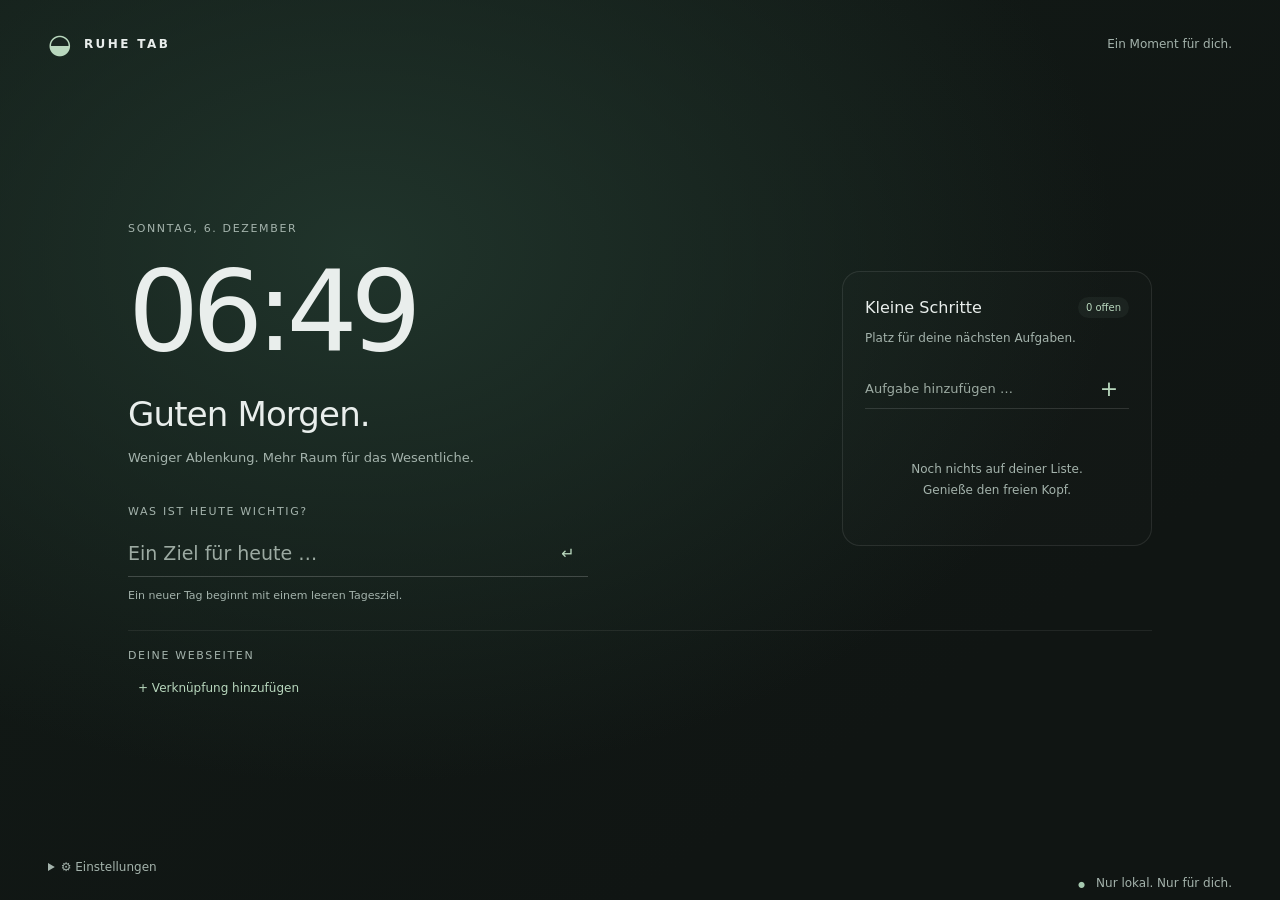
==== ruhe-tab/newtab.html @ 58304184 "Add local website shortcuts and compact collapsible settings in v1.1.0" ====
<!doctype html>
<html lang="de">
<head>
  <meta charset="utf-8">
  <meta name="viewport" content="width=device-width, initial-scale=1">
  <meta name="color-scheme" content="dark">
  <title>Ruhe Tab</title>
  <link rel="stylesheet" href="styles.css">
  <script src="newtab.js" defer></script>
</head>
<body>
  <header class="topbar"><span class="brand"><span class="brand-mark" aria-hidden="true">◒</span> RUHE TAB</span><span class="local-note">Ein Moment für dich.</span></header>
  <main>
    <section class="focus" aria-label="Dein Tag">
      <p id="date" class="eyebrow"></p>
      <time id="clock" class="clock" aria-label="Aktuelle Uhrzeit">--:--</time>
      <h1 id="greeting">Willkommen.</h1>
      <p class="subtitle">Weniger Ablenkung. Mehr Raum für das Wesentliche.</p>
      <section class="goal-section" aria-labelledby="goal-title">
        <h2 id="goal-title" class="eyebrow">WAS IST HEUTE WICHTIG?</h2>
        <form id="goal-form" class="line-form">
          <label class="sr-only" for="goal-input">Dein Tagesziel</label>
          <input id="goal-input" maxlength="160" placeholder="Ein Ziel für heute …" autocomplete="off">
          <button type="submit" aria-label="Tagesziel speichern" title="Tagesziel speichern">↵</button>
        </form>
        <label id="goal-completion" class="completion" hidden><input id="goal-done" type="checkbox"><span>Für heute geschafft</span></label>
        <p class="hint">Ein neuer Tag beginnt mit einem leeren Tagesziel.</p>
      </section>
    </section>
    <aside class="tasks-panel" aria-labelledby="tasks-title">
      <div class="panel-heading"><h2 id="tasks-title">Kleine Schritte</h2><span id="task-count" class="count">0 offen</span></div>
      <p class="panel-description">Platz für deine nächsten Aufgaben.</p>
      <form id="task-form" class="task-form">
        <label class="sr-only" for="task-input">Neue Aufgabe</label>
        <input id="task-input" maxlength="160" placeholder="Aufgabe hinzufügen …" autocomplete="off" required>
        <button type="submit" aria-label="Aufgabe hinzufügen" title="Aufgabe hinzufügen">+</button>
      </form>
      <ul id="task-list" class="task-list"></ul>
      <p id="empty-tasks" class="empty-state">Noch nichts auf deiner Liste.<br>Genieße den freien Kopf.</p>
      <p id="task-limit" class="hint" hidden>Deine Liste ist voll (50 Aufgaben). Lösche zuerst eine Aufgabe.</p>
    </aside>
    <section class="shortcuts" aria-labelledby="shortcuts-title">
      <div class="shortcuts-heading">
        <h2 id="shortcuts-title" class="eyebrow">DEINE WEBSEITEN</h2>
        <button id="edit-shortcuts" type="button" aria-pressed="false" hidden>Bearbeiten</button>
      </div>
      <ul id="shortcut-list" class="shortcut-list"></ul>
      <button id="add-shortcut" class="add-shortcut" type="button">+ Verknüpfung hinzufügen</button>
      <p id="shortcut-limit" class="hint" hidden>12 Verknüpfungen gespeichert. Unter „Bearbeiten“ kannst du Platz schaffen.</p>
    </section>
  </main>
  <dialog id="shortcut-dialog" aria-labelledby="shortcut-dialog-title">
    <form id="shortcut-form">
      <h2 id="shortcut-dialog-title">Webseite verknüpfen</h2>
      <label for="shortcut-name">Name</label>
      <input id="shortcut-name" maxlength="32" placeholder="Zum Beispiel Wikipedia" required autocomplete="off">
      <label for="shortcut-url">Webadresse</label>
      <input id="shortcut-url" maxlength="2048" placeholder="https://de.wikipedia.org" required autocomplete="off" spellcheck="false" aria-describedby="shortcut-help shortcut-error">
      <p id="shortcut-help" class="hint">Ohne https:// ergänzen wir es automatisch. Die Adresse bleibt lokal gespeichert.</p>
      <p id="shortcut-error" role="alert"></p>
      <div class="dialog-actions"><button id="cancel-shortcut" type="button">Abbrechen</button><button type="submit">Speichern</button></div>
    </form>
  </dialog>
  <footer>
    <details id="personalization">
      <summary><span aria-hidden="true">⚙</span> Einstellungen</summary>
      <form id="name-form" class="name-form">
        <label for="name-input">Wie möchtest du begrüßt werden?</label>
        <div class="line-form"><input id="name-input" maxlength="40" placeholder="Dein Vorname" autocomplete="off"><button type="submit">Speichern</button></div>
        <p class="hint">Leer speichern entfernt deinen Namen.</p>
      </form>
    </details>
    <span class="privacy-note"><span aria-hidden="true">●</span> Nur lokal. Nur für dich.</span>
  </footer>
  <p id="status" class="status" role="status" aria-live="polite"></p>
  <noscript>Bitte aktiviere JavaScript, um Ruhe Tab zu verwenden.</noscript>
</body>
</html>
---- ruhe-tab/styles.css ----
* { box-sizing: border-box; }
:root { color-scheme: dark; font-family: system-ui, -apple-system, BlinkMacSystemFont, "Segoe UI", sans-serif; color: #e9eeec; background: #101715; --muted: #a4b3ac; --accent: #b8d7bd; }
body { margin: 0; min-height: 100vh; background: radial-gradient(ellipse at 28% 28%, #20342b 0%, transparent 58%), linear-gradient(145deg, #121b17, #101513 75%); display: flex; flex-direction: column; }
button, input { font: inherit; }
button, summary, input[type="checkbox"] { cursor: pointer; }
button { border: 0; background: transparent; color: var(--accent); border-radius: 8px; min-width: 40px; min-height: 40px; }
button:hover { background: #ffffff0e; }
input { color: inherit; min-width: 0; }
input::placeholder { color: #9caaa2; }
input:not([type="checkbox"]) { width: 100%; background: transparent; border: 0; padding: 12px 0; outline: none; }
input[type="checkbox"] { width: 18px; height: 18px; flex-shrink: 0; accent-color: #b8d7bd; }
:focus-visible { outline: 2px solid var(--accent); outline-offset: 4px; }
input:not([type="checkbox"]):focus-visible { outline: 2px solid var(--accent); outline-offset: 3px; border-radius: 3px; }
.topbar, footer { display: flex; align-items: center; justify-content: space-between; gap: 20px; padding: 30px 48px; }
.brand { display: flex; align-items: center; gap: 10px; font-size: 12px; font-weight: 600; letter-spacing: .2em; }
.brand-mark { font-size: 27px; color: var(--accent); line-height: 1; }
.local-note, .privacy-note { font-size: 12px; color: var(--muted); }
main { width: min(1120px, 100%); margin: auto; padding: 52px 48px 80px; display: grid; grid-template-columns: minmax(0, 1fr) 310px; gap: 80px; align-items: center; }
.eyebrow { font-size: 11px; letter-spacing: .15em; font-weight: 500; color: var(--muted); text-transform: uppercase; }
.clock { display: block; font-size: clamp(76px, 10vw, 132px); font-weight: 250; letter-spacing: -.065em; line-height: 1.15; font-variant-numeric: tabular-nums; margin: 18px 0 26px; }
h1 { font-size: clamp(25px, 3vw, 34px); font-weight: 400; letter-spacing: -.025em; margin: 0 0 12px; overflow-wrap: anywhere; }
.subtitle, .panel-description, .hint, .empty-state { color: var(--muted); font-size: 13px; line-height: 1.7; }
.goal-section { margin-top: 56px; max-width: 460px; }
.goal-section h2 { margin-bottom: 12px; }
.line-form { display: flex; align-items: center; gap: 12px; border-bottom: 1px solid #ffffff30; }
#goal-input { font-size: 19px; }
#goal-input.done { text-decoration: line-through; color: var(--muted); }
.completion { display: flex; align-items: center; gap: 9px; margin-top: 16px; font-size: 12px; color: var(--accent); }
.hint { font-size: 11px; margin: 10px 0 0; }
.tasks-panel { border: 1px solid #ffffff17; border-radius: 18px; padding: 25px 22px; background: #ffffff03; }
.panel-heading { display: flex; align-items: center; justify-content: space-between; gap: 10px; }
.panel-heading h2 { font-size: 16px; font-weight: 500; margin: 0; }
.count { color: var(--accent); font-size: 10px; padding: 5px 8px; background: #b8d7bd0e; border-radius: 20px; white-space: nowrap; }
.panel-description { font-size: 12px; margin: 10px 0 20px; }
.task-form { display: flex; align-items: center; gap: 8px; border-bottom: 1px solid #ffffff20; font-size: 13px; }
.task-form button { font-size: 22px; }
.task-list { list-style: none; padding: 0; margin: 14px 0 0; max-height: 340px; overflow-y: auto; }
.task-list li { display: flex; align-items: center; gap: 6px; border-bottom: 1px solid #ffffff0a; }
.task-list label { flex: 1; display: flex; align-items: center; gap: 10px; padding: 12px 0; min-width: 0; cursor: pointer; }
.task-list label span { overflow-wrap: anywhere; font-size: 13px; line-height: 1.5; }
.task-list input:checked + span { text-decoration: line-through; color: var(--muted); }
.task-list button { min-width: 30px; color: #9eaaa4; font-size: 20px; }
.empty-state { padding: 24px 0 8px; text-align: center; font-size: 12px; }
footer { align-items: flex-end; }
footer details { max-width: 330px; width: 100%; }
summary { font-size: 12px; color: var(--muted); width: fit-content; }
.name-form { margin-top: 16px; font-size: 12px; }
.name-form label { color: var(--muted); }
.name-form button { font-size: 12px; padding: 0 10px; }
.privacy-note { white-space: nowrap; }
.privacy-note span { color: #a6c9b0; font-size: 8px; margin-right: 7px; }
.status { margin: 0; padding: 0 48px 12px; font-size: 12px; color: #d6c99e; }
.status:empty { display: none; }
.sr-only { position: absolute; width: 1px; height: 1px; padding: 0; margin: -1px; overflow: hidden; clip-path: inset(50%); white-space: nowrap; }
[hidden] { display: none !important; }
@media (max-width: 800px) { main { gap: 40px; grid-template-columns: minmax(0, 1fr) 280px; padding-inline: 28px; } .topbar, footer { padding-inline: 28px; } }
@media (max-width: 640px) { main { grid-template-columns: 1fr; padding: 30px 24px 44px; gap: 38px; } .topbar, footer { padding: 24px; } .local-note { display: none; } .goal-section { margin-top: 32px; max-width: none; } .clock { font-size: 90px; } footer { flex-wrap: wrap; } .status { padding-inline: 24px; } }

/* Compact controls: the settings panel opens above the footer without moving the page. */
footer { padding-block: 10px; position: relative; }
footer details { position: relative; max-width: none; width: auto; }
footer summary { padding: 10px 0; min-height: 40px; }
footer .name-form { position: absolute; bottom: calc(100% + 8px); left: 0; width: min(330px, calc(100vw - 48px)); padding: 20px; margin: 0; background: #1a251f; border: 1px solid #ffffff25; border-radius: 12px; z-index: 2; box-shadow: 0 10px 35px #0005; }
main { row-gap: 24px; padding-block: 24px 32px; }
.clock { font-size: clamp(76px, 9vw, 112px); margin: 12px 0 18px; }
.goal-section { margin-top: 36px; }
.shortcuts { grid-column: 1 / -1; border-top: 1px solid #ffffff12; padding-top: 18px; }
.shortcuts-heading { display: flex; justify-content: space-between; align-items: center; gap: 12px; }
.shortcuts-heading h2 { margin: 0; }
.shortcuts-heading button, .add-shortcut { font-size: 12px; padding: 8px 10px; }
.shortcuts-heading button[aria-pressed="true"] { background: #b8d7bd12; }
.shortcut-list { display: grid; grid-template-columns: repeat(6, minmax(0, 1fr)); gap: 12px; list-style: none; padding: 0; margin: 14px 0 4px; }
.shortcut-list:empty { margin: 6px 0 0; }
.shortcut-list li { position: relative; min-width: 0; }
.shortcut-list a { display: flex; flex-direction: column; align-items: center; gap: 10px; padding: 14px 8px; text-decoration: none; color: inherit; border-radius: 12px; font-size: 12px; }
.shortcut-list a:hover { background: #ffffff08; }
.shortcut-icon { display: grid; place-items: center; width: 42px; height: 42px; background: #b8d7bd0d; border: 1px solid #b8d7bd20; border-radius: 14px; color: var(--accent); font-size: 18px; }
.shortcut-label { max-width: 100%; overflow: hidden; text-overflow: ellipsis; white-space: nowrap; }
.shortcut-remove { position: absolute; top: 0; right: 0; min-width: 30px; min-height: 30px; font-size: 20px; background: #26382d; }
dialog { width: min(420px, calc(100vw - 32px)); padding: 26px; border: 1px solid #ffffff25; border-radius: 16px; background: #1a251f; color: inherit; max-height: calc(100vh - 32px); overflow-y: auto; }
dialog::backdrop { background: #0009; }
dialog h2 { font-size: 20px; font-weight: 500; margin: 0 0 22px; }
dialog label { display: block; font-size: 12px; color: var(--muted); margin-top: 16px; }
dialog input { border-bottom: 1px solid #ffffff30 !important; font-size: 14px; }
.dialog-actions { display: flex; justify-content: flex-end; gap: 10px; margin-top: 22px; }
.dialog-actions button { padding-inline: 12px; font-size: 13px; }
.dialog-actions button[type="submit"] { background: #b8d7bd15; }
#shortcut-error { color: #efb6a9; font-size: 12px; line-height: 1.5; }
#shortcut-error:empty { display: none; }
@media (max-width: 800px) { .shortcut-list { grid-template-columns: repeat(4, minmax(0, 1fr)); } }
@media (max-width: 640px) { footer { padding-block: 8px; } .shortcut-list { grid-template-columns: repeat(3, minmax(0, 1fr)); gap: 6px; } }
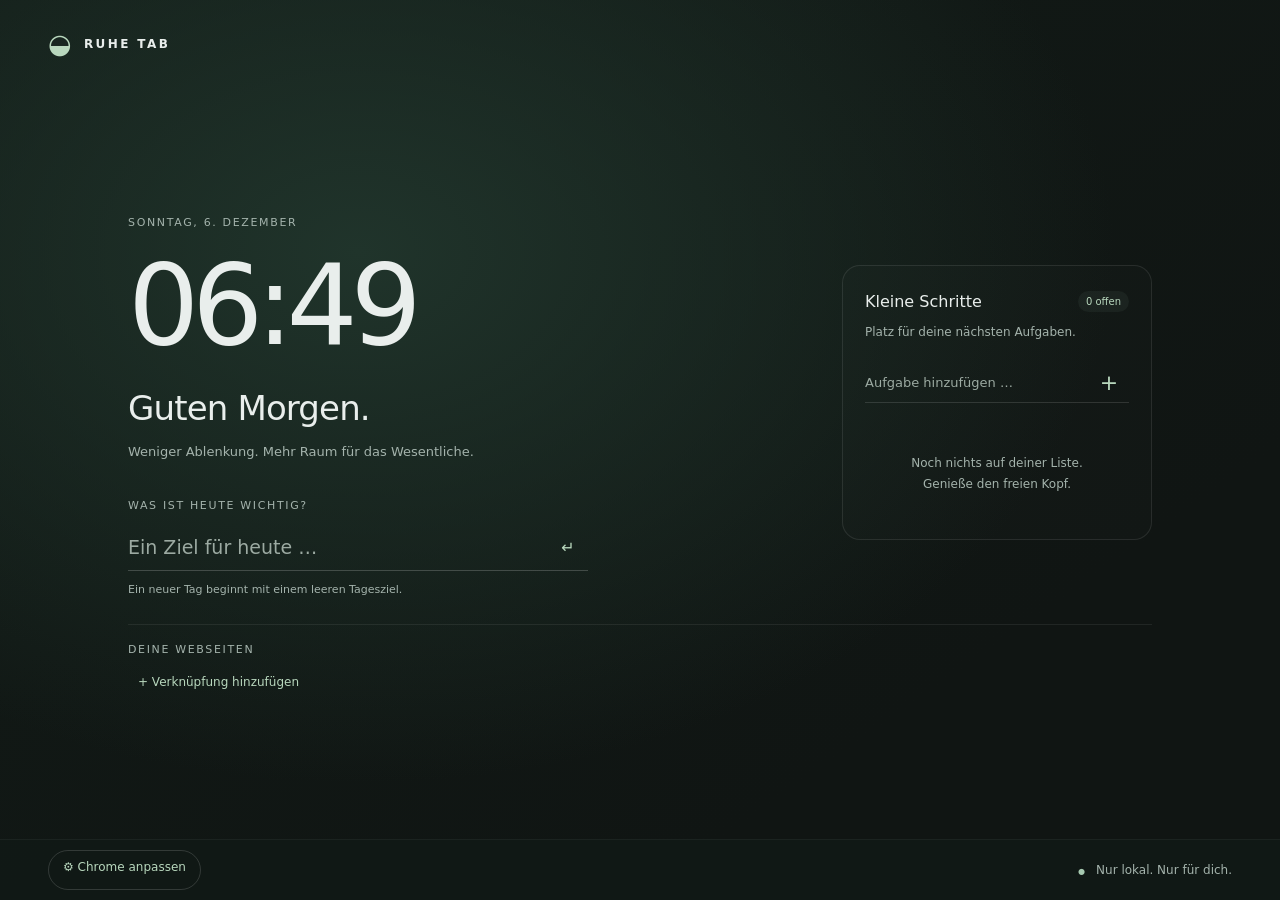
==== commit f5a34057: "Add persistent Chrome customization button and private local backgrounds in v1.2.0" ====
--- a/ruhe-tab/newtab.html
+++ b/ruhe-tab/newtab.html
@@ -7,9 +7,10 @@
   <title>Ruhe Tab</title>
   <link rel="stylesheet" href="styles.css">
   <script src="newtab.js" defer></script>
+  <script src="appearance.js" defer></script>
 </head>
 <body>
-  <header class="topbar"><span class="brand"><span class="brand-mark" aria-hidden="true">◒</span> RUHE TAB</span><span class="local-note">Ein Moment für dich.</span></header>
+  <header class="topbar"><span class="brand"><span class="brand-mark" aria-hidden="true">◒</span> RUHE TAB</span></header>
   <main>
     <section class="focus" aria-label="Dein Tag">
       <p id="date" class="eyebrow"></p>
@@ -63,12 +64,26 @@
   </dialog>
   <footer>
     <details id="personalization">
-      <summary><span aria-hidden="true">⚙</span> Einstellungen</summary>
+      <summary><span aria-hidden="true">⚙</span> Chrome anpassen</summary>
+      <div class="settings-panel">
+      <section aria-labelledby="background-title">
+        <div class="appearance-heading"><h2 id="background-title">Hintergrund</h2><button id="close-appearance" type="button" aria-label="Anpassungsfeld schließen">×</button></div>
+        <div class="background-presets" role="group" aria-label="Hintergrund auswählen">
+          <button type="button" data-background="forest" aria-pressed="true">Wald</button>
+          <button type="button" data-background="night" aria-pressed="false">Nacht</button>
+          <button type="button" data-background="slate" aria-pressed="false">Schiefer</button>
+        </div>
+        <label class="image-label" for="background-file">Eigenes Bild auswählen</label>
+        <input id="background-file" type="file" accept="image/jpeg,image/png,image/webp" aria-describedby="background-help">
+        <p id="background-help" class="hint">JPG, PNG oder WebP bis 1 MB. Das Bild bleibt auf deinem Gerät.</p>
+        <p id="appearance-status" class="hint" role="status" aria-live="polite"></p>
+      </section>
       <form id="name-form" class="name-form">
         <label for="name-input">Wie möchtest du begrüßt werden?</label>
         <div class="line-form"><input id="name-input" maxlength="40" placeholder="Dein Vorname" autocomplete="off"><button type="submit">Speichern</button></div>
         <p class="hint">Leer speichern entfernt deinen Namen.</p>
       </form>
+      </div>
     </details>
     <span class="privacy-note"><span aria-hidden="true">●</span> Nur lokal. Nur für dich.</span>
   </footer>
--- a/ruhe-tab/styles.css
+++ b/ruhe-tab/styles.css
@@ -60,7 +60,7 @@
 footer { padding-block: 10px; position: relative; }
 footer details { position: relative; max-width: none; width: auto; }
 footer summary { padding: 10px 0; min-height: 40px; }
-footer .name-form { position: absolute; bottom: calc(100% + 8px); left: 0; width: min(330px, calc(100vw - 48px)); padding: 20px; margin: 0; background: #1a251f; border: 1px solid #ffffff25; border-radius: 12px; z-index: 2; box-shadow: 0 10px 35px #0005; }
+footer .settings-panel { position: absolute; bottom: calc(100% + 8px); left: 0; width: min(330px, calc(100vw - 48px)); padding: 20px; margin: 0; background: #1a251f; border: 1px solid #ffffff25; border-radius: 12px; z-index: 2; box-shadow: 0 10px 35px #0005; }
 main { row-gap: 24px; padding-block: 24px 32px; }
 .clock { font-size: clamp(76px, 9vw, 112px); margin: 12px 0 18px; }
 .goal-section { margin-top: 36px; }
@@ -89,3 +89,26 @@
 #shortcut-error:empty { display: none; }
 @media (max-width: 800px) { .shortcut-list { grid-template-columns: repeat(4, minmax(0, 1fr)); } }
 @media (max-width: 640px) { footer { padding-block: 8px; } .shortcut-list { grid-template-columns: repeat(3, minmax(0, 1fr)); gap: 6px; } }
+
+/* A permanent entry point to local new-tab customization. */
+body { padding-bottom: 72px; isolation: isolate; }
+footer { position: fixed; inset: auto 0 0; z-index: 4; background: #111a16f5; border-top: 1px solid #ffffff0c; align-items: center; }
+footer summary { list-style: none; padding: 9px 14px; border: 1px solid #ffffff25; border-radius: 22px; color: var(--accent); }
+footer summary::-webkit-details-marker { display: none; }
+footer summary:hover, footer details[open] summary { background: #ffffff0b; }
+footer .settings-panel { max-height: calc(100vh - 90px); overflow-y: auto; }
+footer .name-form { position: static; width: auto; padding: 18px 0 0; margin: 18px 0 0; border-top: 1px solid #ffffff20; }
+.appearance-heading { display: flex; align-items: center; justify-content: space-between; gap: 12px; }
+.appearance-heading h2 { font-size: 16px; font-weight: 500; margin: 0; }
+.appearance-heading button { font-size: 23px; min-height: 32px; min-width: 32px; }
+.background-presets { display: flex; gap: 7px; margin: 12px 0 18px; }
+.background-presets button { flex: 1; font-size: 12px; padding: 8px; border: 1px solid #ffffff22; }
+.background-presets button[aria-pressed="true"] { border-color: var(--accent); background: #b8d7bd12; }
+.image-label { display: block; font-size: 12px; color: var(--accent); }
+#background-file { display: block; width: 100%; font-size: 11px; padding: 10px 0; }
+#background-file::file-selector-button { background: #ffffff0b; color: #e9eeec; border: 1px solid #ffffff25; border-radius: 6px; padding: 7px; margin-right: 8px; cursor: pointer; }
+#appearance-status { min-height: 17px; }
+body[data-background="night"] { background: radial-gradient(ellipse at 28% 28%, #1d2b4b, transparent 65%), #0e1320; }
+body[data-background="slate"] { background: radial-gradient(ellipse at 28% 28%, #333940, transparent 65%), #14181c; }
+body[data-background="image"]::before { content: ""; position: fixed; inset: 0; z-index: -1; pointer-events: none; background-image: linear-gradient(#0009, #000b), var(--user-image); background-size: cover; background-position: center; }
+@media (max-width: 480px) { footer .privacy-note { display: none; } }
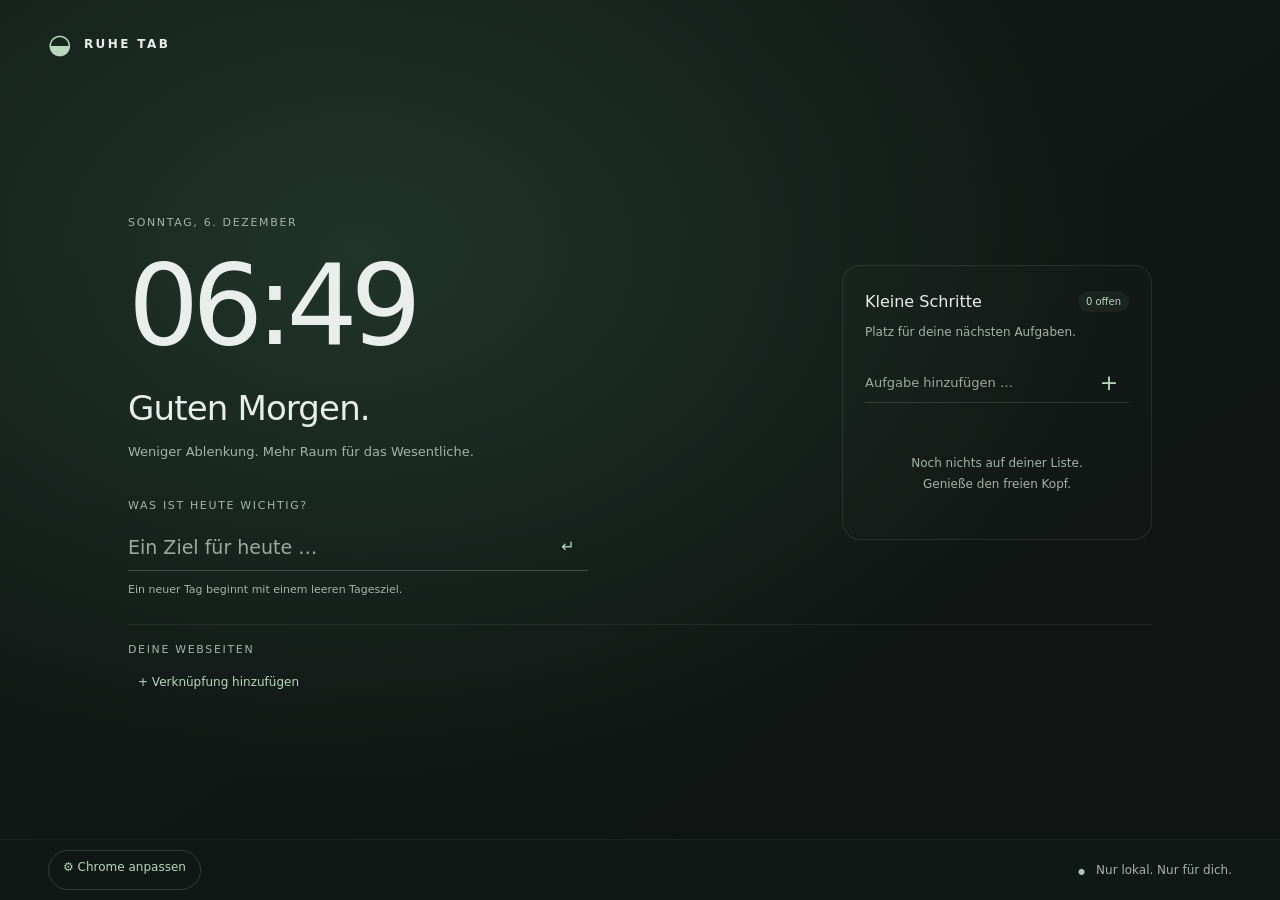
==== commit 54baac6d: "Add independently adjustable Chrome widget sizes with local persistence in v1.4.0" ====
--- a/ruhe-tab/newtab.html
+++ b/ruhe-tab/newtab.html
@@ -8,15 +8,20 @@
   <link rel="stylesheet" href="styles.css">
   <script src="newtab.js" defer></script>
   <script src="appearance.js" defer></script>
+  <script src="widget-sizes.js" defer></script>
 </head>
 <body>
   <header class="topbar"><span class="brand"><span class="brand-mark" aria-hidden="true">◒</span> RUHE TAB</span></header>
   <main>
     <section class="focus" aria-label="Dein Tag">
+      <div class="clock-widget" role="group" aria-label="Uhr und Datum">
       <p id="date" class="eyebrow"></p>
       <time id="clock" class="clock" aria-label="Aktuelle Uhrzeit">--:--</time>
+      </div>
+      <div class="greeting-widget">
       <h1 id="greeting">Willkommen.</h1>
       <p class="subtitle">Weniger Ablenkung. Mehr Raum für das Wesentliche.</p>
+      </div>
       <section class="goal-section" aria-labelledby="goal-title">
         <h2 id="goal-title" class="eyebrow">WAS IST HEUTE WICHTIG?</h2>
         <form id="goal-form" class="line-form">
@@ -66,8 +71,36 @@
     <details id="personalization">
       <summary><span aria-hidden="true">⚙</span> Chrome anpassen</summary>
       <div class="settings-panel">
+      <div class="appearance-heading panel-title"><h2>Chrome anpassen</h2><button id="close-appearance" type="button" aria-label="Anpassungsfeld schließen">×</button></div>
+      <section class="widget-settings" aria-labelledby="widget-size-title">
+        <h3 id="widget-size-title">Widgetgrößen</h3>
+        <p class="hint">Kleiner oder größer – die Vorschau ändert sich sofort.</p>
+        <div class="widget-size-control">
+          <div class="size-label"><label for="size-tasks">Aufgabenliste</label><output id="size-tasks-value" for="size-tasks">100 %</output></div>
+          <input id="size-tasks" type="range" min="75" max="150" step="5" value="100" aria-describedby="widget-size-help">
+        </div>
+        <div class="widget-size-control">
+          <div class="size-label"><label for="size-greeting">Begrüßung</label><output id="size-greeting-value" for="size-greeting">100 %</output></div>
+          <input id="size-greeting" type="range" min="75" max="150" step="5" value="100" aria-describedby="widget-size-help">
+        </div>
+        <div class="widget-size-control">
+          <div class="size-label"><label for="size-clock">Uhr und Datum</label><output id="size-clock-value" for="size-clock">100 %</output></div>
+          <input id="size-clock" type="range" min="75" max="150" step="5" value="100" aria-describedby="widget-size-help">
+        </div>
+        <div class="widget-size-control">
+          <div class="size-label"><label for="size-goal">Tagesziel</label><output id="size-goal-value" for="size-goal">100 %</output></div>
+          <input id="size-goal" type="range" min="75" max="150" step="5" value="100" aria-describedby="widget-size-help">
+        </div>
+        <div class="widget-size-control">
+          <div class="size-label"><label for="size-links">Webseiten-Verknüpfungen</label><output id="size-links-value" for="size-links">100 %</output></div>
+          <input id="size-links" type="range" min="75" max="150" step="5" value="100" aria-describedby="widget-size-help">
+        </div>
+        <p id="widget-size-help" class="hint">75–150 %. Die Auswahl wird beim Loslassen oder per Pfeiltaste lokal gespeichert. In schmalen Fenstern passt sich die Anordnung dem verfügbaren Platz an.</p>
+        <button id="reset-widget-sizes" type="button">Standardgrößen wiederherstellen</button>
+        <p id="widget-size-status" class="hint" role="status" aria-live="polite"></p>
+      </section>
       <section aria-labelledby="background-title">
-        <div class="appearance-heading"><h2 id="background-title">Hintergrund</h2><button id="close-appearance" type="button" aria-label="Anpassungsfeld schließen">×</button></div>
+        <h3 id="background-title">Hintergrund</h3>
         <div class="background-presets" role="group" aria-label="Hintergrund auswählen">
           <button type="button" data-background="forest" aria-pressed="true">Wald</button>
           <button type="button" data-background="night" aria-pressed="false">Nacht</button>
@@ -75,7 +108,7 @@
         </div>
         <label class="image-label" for="background-file">Eigenes Bild auswählen</label>
         <input id="background-file" type="file" accept="image/jpeg,image/png,image/webp" aria-describedby="background-help">
-        <p id="background-help" class="hint">JPG, PNG oder WebP bis 1 MB. Das Bild bleibt auf deinem Gerät.</p>
+        <p id="background-help" class="hint">JPG, PNG oder WebP bis 10 MB. Wird einmalig auf höchstens 2560 × 1440 Pixel verkleinert und bleibt auf deinem Gerät.</p>
         <p id="appearance-status" class="hint" role="status" aria-live="polite"></p>
       </section>
       <form id="name-form" class="name-form">
--- a/ruhe-tab/styles.css
+++ b/ruhe-tab/styles.css
@@ -112,3 +112,50 @@
 body[data-background="slate"] { background: radial-gradient(ellipse at 28% 28%, #333940, transparent 65%), #14181c; }
 body[data-background="image"]::before { content: ""; position: fixed; inset: 0; z-index: -1; pointer-events: none; background-image: linear-gradient(#0009, #000b), var(--user-image); background-size: cover; background-position: center; }
 @media (max-width: 480px) { footer .privacy-note { display: none; } }
+
+/* Independent widget sizes. Values are bounded and set only by widget-sizes.js. */
+:root { --tasks-scale: 1; --greeting-scale: 1; --clock-scale: 1; --goal-scale: 1; --links-scale: 1; }
+main { grid-template-columns: minmax(0, 1fr) calc(310px * var(--tasks-scale)); }
+.focus { min-width: 0; container-type: inline-size; }
+.clock-widget, .greeting-widget { max-width: 100%; }
+.clock-widget .eyebrow { font-size: calc(11px * var(--clock-scale)); }
+.clock { font-size: min(calc(clamp(76px, 9vw, 112px) * var(--clock-scale)), 34cqw); margin: calc(12px * var(--clock-scale)) 0 calc(18px * var(--clock-scale)); }
+.greeting-widget { width: calc(520px * var(--greeting-scale)); }
+.greeting-widget h1 { font-size: calc(clamp(25px, 3vw, 34px) * var(--greeting-scale)); }
+.greeting-widget .subtitle { font-size: calc(13px * var(--greeting-scale)); }
+.goal-section { width: calc(460px * var(--goal-scale)); max-width: 100%; }
+.goal-section .eyebrow { font-size: calc(11px * var(--goal-scale)); }
+#goal-input { font-size: calc(19px * var(--goal-scale)); padding-block: calc(12px * var(--goal-scale)); }
+.goal-section .line-form button { font-size: calc(16px * var(--goal-scale)); }
+.goal-section .completion { font-size: calc(12px * var(--goal-scale)); gap: calc(9px * var(--goal-scale)); }
+.goal-section .hint { font-size: calc(11px * var(--goal-scale)); }
+.tasks-panel { min-width: 0; padding: calc(25px * var(--tasks-scale)) calc(22px * var(--tasks-scale)); }
+.tasks-panel .panel-heading h2 { font-size: calc(16px * var(--tasks-scale)); }
+.tasks-panel .count { font-size: calc(10px * var(--tasks-scale)); padding: calc(5px * var(--tasks-scale)) calc(8px * var(--tasks-scale)); }
+.tasks-panel .panel-description, .tasks-panel .empty-state { font-size: calc(12px * var(--tasks-scale)); }
+.tasks-panel .task-form, .tasks-panel .task-list label span { font-size: calc(13px * var(--tasks-scale)); }
+.tasks-panel .task-form input { padding-block: calc(12px * var(--tasks-scale)); }
+.tasks-panel .task-form button { font-size: calc(22px * var(--tasks-scale)); }
+.tasks-panel .task-list { max-height: calc(340px * var(--tasks-scale)); }
+.tasks-panel .task-list label { padding-block: calc(12px * var(--tasks-scale)); gap: calc(10px * var(--tasks-scale)); }
+.tasks-panel .task-list button { font-size: calc(20px * var(--tasks-scale)); }
+.tasks-panel input[type="checkbox"] { width: max(18px, calc(18px * var(--tasks-scale))); height: max(18px, calc(18px * var(--tasks-scale))); }
+.goal-section input[type="checkbox"] { width: max(18px, calc(18px * var(--goal-scale))); height: max(18px, calc(18px * var(--goal-scale))); }
+.tasks-panel .hint { font-size: calc(11px * var(--tasks-scale)); }
+.shortcut-list { grid-template-columns: repeat(auto-fill, minmax(min(100%, calc(clamp(80px, 22vw, 140px) * var(--links-scale))), 1fr)); gap: calc(12px * var(--links-scale)); }
+.shortcut-list a { font-size: calc(12px * var(--links-scale)); padding: calc(14px * var(--links-scale)) calc(8px * var(--links-scale)); gap: calc(10px * var(--links-scale)); }
+.shortcut-icon { width: calc(42px * var(--links-scale)); height: calc(42px * var(--links-scale)); font-size: calc(18px * var(--links-scale)); border-radius: calc(14px * var(--links-scale)); }
+.shortcuts-heading .eyebrow { font-size: calc(11px * var(--links-scale)); }
+.shortcuts-heading button, .add-shortcut { font-size: calc(12px * var(--links-scale)); }
+.shortcuts .hint { font-size: calc(11px * var(--links-scale)); }
+.settings-panel h3 { font-size: 14px; font-weight: 500; margin: 0 0 8px; }
+.panel-title { margin-bottom: 16px; }
+.widget-settings { border-bottom: 1px solid #ffffff20; padding-bottom: 18px; margin-bottom: 18px; }
+.widget-size-control { margin-top: 12px; }
+.size-label { display: flex; align-items: baseline; justify-content: space-between; gap: 8px; font-size: 12px; }
+.size-label output { color: var(--accent); font-variant-numeric: tabular-nums; min-width: 42px; text-align: right; }
+input[type="range"] { display: block; width: 100%; padding: 0; margin: 4px 0 0; height: 28px; accent-color: var(--accent); cursor: pointer; }
+#reset-widget-sizes { font-size: 12px; margin-top: 10px; text-align: left; padding-inline: 0; }
+#widget-size-status:empty { display: none; }
+@media (max-width: 1000px) { main { grid-template-columns: minmax(0, 1fr); } .tasks-panel { width: min(100%, calc(310px * var(--tasks-scale))); } }
+@media (max-width: 640px) { .clock { font-size: min(calc(90px * var(--clock-scale)), 34cqw); } }
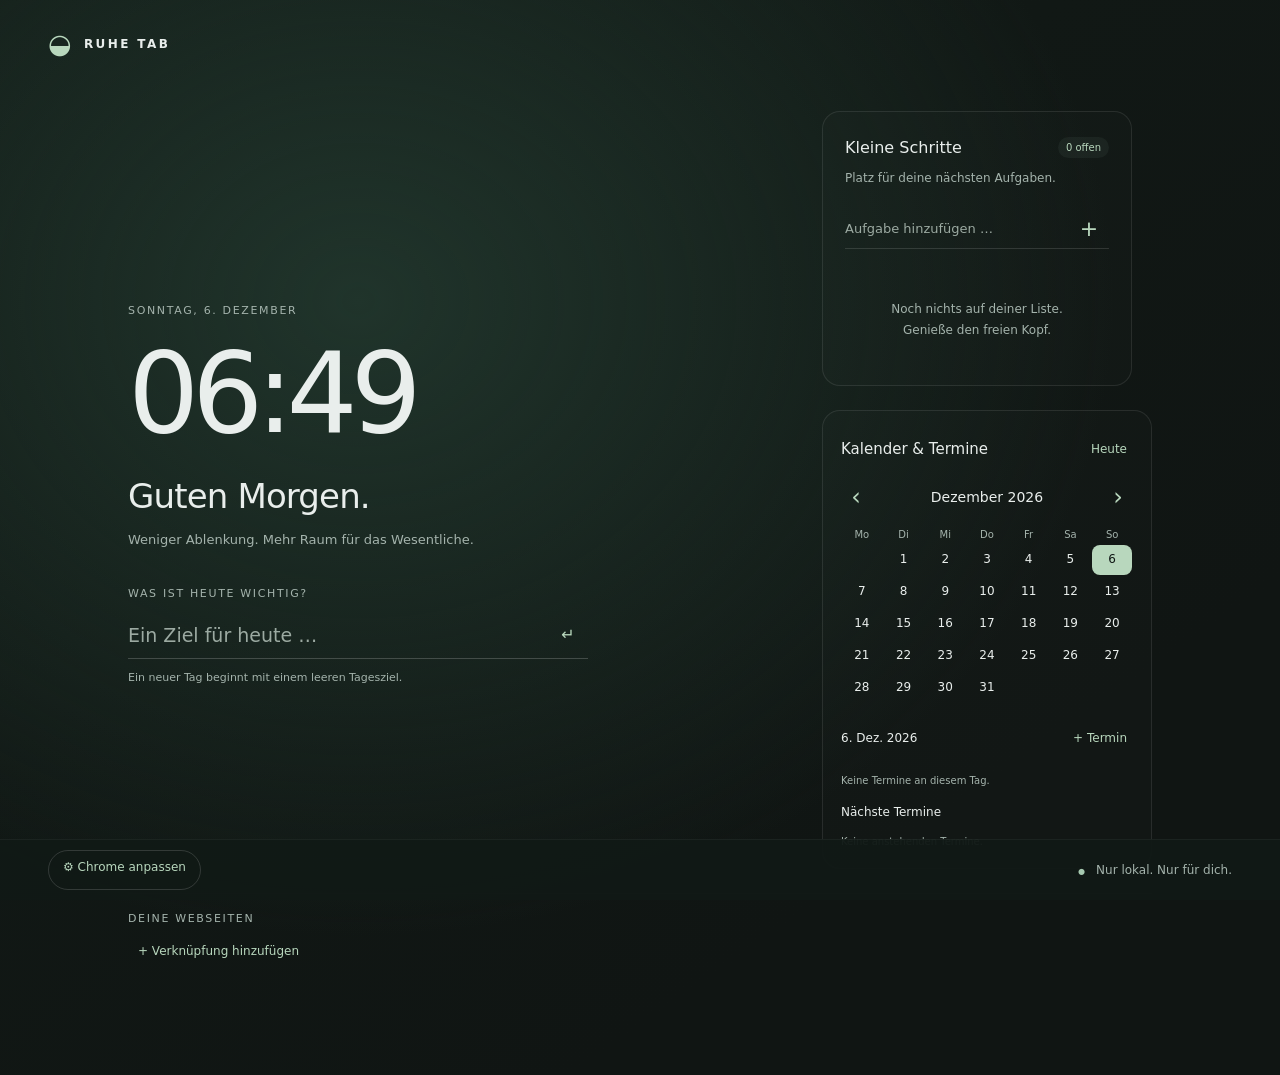
==== commit e9ba759d: "Add local calendar and appointment widget with sizing and free layout in Chrome v1.6.0" ====
--- a/ruhe-tab/newtab.html
+++ b/ruhe-tab/newtab.html
@@ -9,6 +9,8 @@
   <script src="newtab.js" defer></script>
   <script src="appearance.js" defer></script>
   <script src="widget-sizes.js" defer></script>
+  <script src="widget-layout.js" defer></script>
+  <script type="module" src="calendar.mjs"></script>
 </head>
 <body>
   <header class="topbar"><span class="brand"><span class="brand-mark" aria-hidden="true">◒</span> RUHE TAB</span></header>
@@ -45,6 +47,21 @@
       <p id="empty-tasks" class="empty-state">Noch nichts auf deiner Liste.<br>Genieße den freien Kopf.</p>
       <p id="task-limit" class="hint" hidden>Deine Liste ist voll (50 Aufgaben). Lösche zuerst eine Aufgabe.</p>
     </aside>
+    <section class="calendar-widget" aria-labelledby="calendar-title">
+      <div class="calendar-heading"><h2 id="calendar-title">Kalender &amp; Termine</h2><button id="calendar-today" type="button">Heute</button></div>
+      <div class="calendar-navigation"><button id="calendar-previous" type="button" aria-label="Vorheriger Monat">‹</button><h3 id="calendar-month-title"></h3><button id="calendar-next" type="button" aria-label="Nächster Monat">›</button></div>
+      <table class="calendar-month" aria-labelledby="calendar-month-title">
+        <thead><tr><th scope="col" abbr="Montag">Mo</th><th scope="col" abbr="Dienstag">Di</th><th scope="col" abbr="Mittwoch">Mi</th><th scope="col" abbr="Donnerstag">Do</th><th scope="col" abbr="Freitag">Fr</th><th scope="col" abbr="Samstag">Sa</th><th scope="col" abbr="Sonntag">So</th></tr></thead>
+        <tbody id="calendar-days"></tbody>
+      </table>
+      <div class="calendar-heading calendar-day-heading"><h3 id="calendar-selected-label"></h3><button id="calendar-add" type="button" aria-label="Termin hinzufügen">+ Termin</button></div>
+      <ul id="calendar-day-events" class="calendar-events" aria-labelledby="calendar-selected-label"></ul>
+      <p id="calendar-day-empty" class="hint">Keine Termine an diesem Tag.</p>
+      <h3 class="calendar-next-title" id="calendar-upcoming-label">Nächste Termine</h3>
+      <ul id="calendar-upcoming" class="calendar-events" aria-labelledby="calendar-upcoming-label"></ul>
+      <p id="calendar-upcoming-empty" class="hint">Keine anstehenden Termine.</p>
+      <p id="calendar-status" class="hint" role="status" aria-live="polite"></p>
+    </section>
     <section class="shortcuts" aria-labelledby="shortcuts-title">
       <div class="shortcuts-heading">
         <h2 id="shortcuts-title" class="eyebrow">DEINE WEBSEITEN</h2>
@@ -67,11 +84,29 @@
       <div class="dialog-actions"><button id="cancel-shortcut" type="button">Abbrechen</button><button type="submit">Speichern</button></div>
     </form>
   </dialog>
+  <dialog id="appointment-dialog" aria-labelledby="appointment-dialog-title">
+    <form id="appointment-form">
+      <h2 id="appointment-dialog-title">Termin hinzufügen</h2>
+      <label for="appointment-title">Titel</label><input id="appointment-title" maxlength="120" required autocomplete="off" autofocus>
+      <label for="appointment-date">Datum</label><input id="appointment-date" type="date" min="0001-01-01" max="9999-12-31" required>
+      <label for="appointment-time">Uhrzeit (optional)</label><input id="appointment-time" type="time">
+      <p class="hint">Ohne Uhrzeit ist der Termin ganztägig. Speicherung nur in diesem Browserprofil.</p>
+      <p id="appointment-error" role="alert"></p>
+      <div class="dialog-actions"><button id="appointment-delete" type="button" hidden>Löschen</button><button id="appointment-cancel" type="button">Abbrechen</button><button id="appointment-save" type="submit">Speichern</button></div>
+    </form>
+  </dialog>
   <footer>
     <details id="personalization">
       <summary><span aria-hidden="true">⚙</span> Chrome anpassen</summary>
       <div class="settings-panel">
       <div class="appearance-heading panel-title"><h2>Chrome anpassen</h2><button id="close-appearance" type="button" aria-label="Anpassungsfeld schließen">×</button></div>
+      <section class="layout-settings" aria-labelledby="layout-title">
+        <h3 id="layout-title">Anordnung</h3>
+        <button id="edit-widget-layout" type="button" aria-pressed="false">Layout bearbeiten</button>
+        <button id="reset-widget-layout" type="button">Standardanordnung wiederherstellen</button>
+        <p id="layout-help" class="hint">Widgets an ihrer Griffleiste frei verschieben. Pfeiltasten: 10 Pixel; mit Umschalt: 1 Pixel. Überlappungen sind möglich. Escape bricht einen Zug ab.</p>
+        <p id="layout-status" class="hint" role="status" aria-live="polite"></p>
+      </section>
       <section class="widget-settings" aria-labelledby="widget-size-title">
         <h3 id="widget-size-title">Widgetgrößen</h3>
         <p class="hint">Kleiner oder größer – die Vorschau ändert sich sofort.</p>
@@ -94,6 +129,10 @@
         <div class="widget-size-control">
           <div class="size-label"><label for="size-links">Webseiten-Verknüpfungen</label><output id="size-links-value" for="size-links">100 %</output></div>
           <input id="size-links" type="range" min="75" max="150" step="5" value="100" aria-describedby="widget-size-help">
+        </div>
+        <div class="widget-size-control">
+          <div class="size-label"><label for="size-calendar">Kalender und Termine</label><output id="size-calendar-value" for="size-calendar">100 %</output></div>
+          <input id="size-calendar" type="range" min="75" max="150" step="5" value="100" aria-describedby="widget-size-help">
         </div>
         <p id="widget-size-help" class="hint">75–150 %. Die Auswahl wird beim Loslassen oder per Pfeiltaste lokal gespeichert. In schmalen Fenstern passt sich die Anordnung dem verfügbaren Platz an.</p>
         <button id="reset-widget-sizes" type="button">Standardgrößen wiederherstellen</button>
@@ -118,6 +157,8 @@
       </form>
       </div>
     </details>
+    <span id="layout-feedback" class="layout-feedback" role="status" aria-live="polite" hidden></span>
+    <button id="finish-widget-layout" type="button" hidden>Layout fertig</button>
     <span class="privacy-note"><span aria-hidden="true">●</span> Nur lokal. Nur für dich.</span>
   </footer>
   <p id="status" class="status" role="status" aria-live="polite"></p>
--- a/ruhe-tab/styles.css
+++ b/ruhe-tab/styles.css
@@ -159,3 +159,73 @@
 #widget-size-status:empty { display: none; }
 @media (max-width: 1000px) { main { grid-template-columns: minmax(0, 1fr); } .tasks-panel { width: min(100%, calc(310px * var(--tasks-scale))); } }
 @media (max-width: 640px) { .clock { font-size: min(calc(90px * var(--clock-scale)), 34cqw); } }
+
+/* Free layout is opt-in. Frames reserve a handle slot so leaving edit mode does not move content. */
+.layout-settings { padding-bottom: 18px; margin-bottom: 18px; border-bottom: 1px solid #ffffff20; }
+.layout-settings button { display: block; font-size: 12px; text-align: left; padding-inline: 0; }
+#layout-status:empty { display: none; }
+#finish-widget-layout { font-size: 12px; border: 1px solid #b8d7bd66; border-radius: 20px; padding-inline: 12px; margin-right: auto; }
+body.layout-free { overflow: hidden; }
+body.layout-free main { position: fixed; top: var(--layout-top); left: var(--layout-left); width: var(--layout-width); height: var(--layout-height); margin: 0; padding: 0; max-width: none; display: block; z-index: 1; }
+body.layout-free .focus { display: none; }
+.layout-frame { position: absolute; display: flex; flex-direction: column; max-width: 100%; max-height: 100%; min-width: 0; }
+.layout-frame[data-widget="clock"] { width: calc(360px * var(--clock-scale)); }
+.layout-frame[data-widget="greeting"] { width: calc(520px * var(--greeting-scale)); }
+.layout-frame[data-widget="goal"] { width: calc(460px * var(--goal-scale)); }
+.layout-frame[data-widget="tasks"] { width: calc(310px * var(--tasks-scale)); }
+.layout-frame[data-widget="links"] { width: calc(600px * var(--links-scale)); }
+.layout-free .layout-frame > :not(.layout-handle) { width: 100%; max-width: 100%; min-width: 0; min-height: 0; overflow: auto; flex: 0 1 auto; scrollbar-width: thin; }
+.layout-free .layout-frame > .goal-section { margin-top: 0; }
+.layout-free .layout-frame > .clock-widget { container-type: inline-size; }
+.layout-handle { flex: 0 0 30px; width: 100%; min-height: 30px; height: 30px; padding: 4px 8px; margin-bottom: 2px; text-align: left; font-size: 11px; color: var(--accent); background: #1a2925; border-radius: 7px; cursor: grab; touch-action: none; user-select: none; visibility: hidden; }
+.layout-editing .layout-handle { visibility: visible; }
+.layout-editing .layout-frame { outline: 1px dashed #b8d7bd55; outline-offset: -1px; border-radius: 8px; background: #10171399; }
+.layout-frame.is-dragging { outline-color: var(--accent); }
+.layout-frame.is-dragging .layout-handle { cursor: grabbing; background: #2a4034; }
+@media (max-width: 700px) { footer:has(#finish-widget-layout:not([hidden])) .privacy-note { display: none; } }
+
+.layout-feedback { position: absolute; bottom: calc(100% + 8px); left: 12px; max-width: min(520px, calc(100vw - 24px)); font-size: 12px; line-height: 1.5; color: #ead3a1; background: #1c2921; border: 1px solid #ead3a155; border-radius: 9px; padding: 10px 14px; }
+footer:has(details[open]) .layout-feedback { display: none; }
+
+/* Local calendar shares the existing size and free-layout controls. */
+:root { --calendar-scale: 1; }
+body:not(.layout-free) .focus { grid-row: 1 / span 2; }
+body:not(.layout-free) .tasks-panel { grid-column: 2; grid-row: 1; }
+body:not(.layout-free) .calendar-widget { grid-column: 2; grid-row: 2; width: 100%; }
+body:not(.layout-free) .shortcuts { grid-row: 3; }
+.calendar-widget { min-width: 0; border: 1px solid #ffffff17; border-radius: 18px; padding: calc(18px * var(--calendar-scale)); background: #ffffff03; }
+.calendar-heading, .calendar-navigation { display: flex; align-items: center; justify-content: space-between; gap: 8px; }
+.calendar-widget h2 { font-size: calc(15px * var(--calendar-scale)); font-weight: 500; margin: 0; }
+.calendar-widget h3 { font-size: calc(12px * var(--calendar-scale)); font-weight: 500; margin: 0; }
+.calendar-widget button { font-size: calc(12px * var(--calendar-scale)); }
+.calendar-heading button { padding-inline: 6px; }
+.calendar-navigation { margin-block: 8px; }
+.calendar-navigation h3 { text-align: center; font-size: calc(14px * var(--calendar-scale)); }
+.calendar-navigation button { font-size: calc(24px * var(--calendar-scale)); min-width: 30px; }
+.calendar-month { width: 100%; table-layout: fixed; border-collapse: collapse; }
+.calendar-month th { color: var(--muted); font-size: calc(10px * var(--calendar-scale)); font-weight: 400; padding: 4px 0; }
+.calendar-month td { padding: 1px; text-align: center; }
+.calendar-month button { width: 100%; min-width: 0; min-height: calc(30px * var(--calendar-scale)); position: relative; padding: 5px 0 7px; color: inherit; border: 1px solid transparent; }
+.calendar-month button[aria-current="date"] { border-color: #b8d7bd70; }
+.calendar-month button[aria-pressed="true"] { color: #101715; background: var(--accent); }
+.calendar-dot { position: absolute; bottom: 2px; left: calc(50% - 2px); width: 4px; height: 4px; background: currentColor; border-radius: 50%; }
+.calendar-day-heading { margin-top: 14px; }
+.calendar-events { list-style: none; padding: 0; margin: 4px 0 0; max-height: calc(150px * var(--calendar-scale)); overflow-y: auto; }
+.calendar-events li { border-bottom: 1px solid #ffffff0c; }
+.calendar-events button { width: 100%; text-align: left; padding: calc(8px * var(--calendar-scale)) 4px; display: flex; flex-direction: column; gap: 2px; color: inherit; }
+.calendar-event-title { overflow-wrap: anywhere; font-size: calc(12px * var(--calendar-scale)); }
+.calendar-event-when { font-size: calc(10px * var(--calendar-scale)); color: var(--muted); }
+.calendar-widget .hint { font-size: calc(10px * var(--calendar-scale)); }
+.calendar-next-title { margin-top: 16px !important; }
+#calendar-status:empty { display: none; }
+#appointment-error { color: #efb6a9; font-size: 12px; }
+#appointment-error:empty { display: none; }
+#appointment-delete { margin-right: auto; color: #efb6a9; }
+#appointment-dialog .dialog-actions { flex-wrap: wrap; }
+.layout-frame[data-widget="calendar"] { width: calc(330px * var(--calendar-scale)); }
+@media (max-width: 1000px) {
+  body:not(.layout-free) .focus, body:not(.layout-free) .tasks-panel, body:not(.layout-free) .shortcuts, body:not(.layout-free) .calendar-widget { grid-column: auto; grid-row: auto; }
+  body:not(.layout-free) .calendar-widget { width: min(100%, calc(330px * var(--calendar-scale))); }
+}
+
+@media (min-width: 1001px) { main { grid-template-columns: minmax(0, 1fr) max(calc(310px * var(--tasks-scale)), calc(330px * var(--calendar-scale))); } body:not(.layout-free) .tasks-panel { width: min(100%, calc(310px * var(--tasks-scale))); } body:not(.layout-free) .calendar-widget { width: min(100%, calc(330px * var(--calendar-scale))); } }
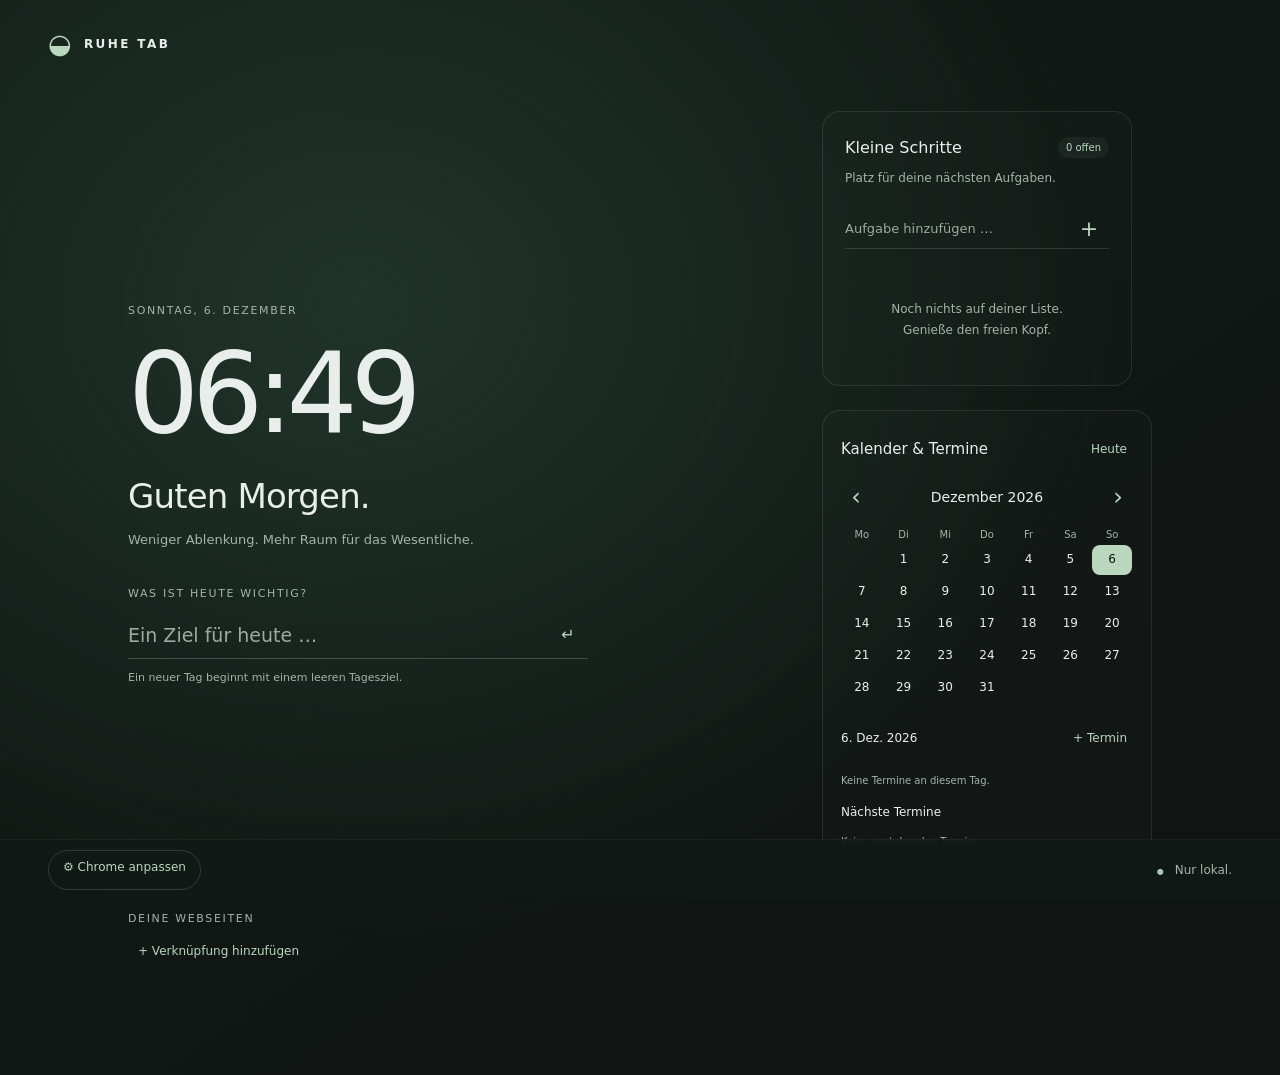
==== commit 96dcdb86: "Chrome 1.7.0: toggle widgets and resize windows independently of text Keep hidden widget content and" ====
--- a/ruhe-tab/newtab.html
+++ b/ruhe-tab/newtab.html
@@ -15,6 +15,7 @@
 <body>
   <header class="topbar"><span class="brand"><span class="brand-mark" aria-hidden="true">◒</span> RUHE TAB</span></header>
   <main>
+    <div id="widgets-empty" hidden><p>Alle Widgets sind ausgeblendet.</p><button id="show-widget-settings" type="button">Widgets hinzufügen</button></div>
     <section class="focus" aria-label="Dein Tag">
       <div class="clock-widget" role="group" aria-label="Uhr und Datum">
       <p id="date" class="eyebrow"></p>
@@ -100,16 +101,29 @@
       <summary><span aria-hidden="true">⚙</span> Chrome anpassen</summary>
       <div class="settings-panel">
       <div class="appearance-heading panel-title"><h2>Chrome anpassen</h2><button id="close-appearance" type="button" aria-label="Anpassungsfeld schließen">×</button></div>
+      <section class="widget-manager" aria-labelledby="widget-manager-title">
+        <h3 id="widget-manager-title">Widgets hinzufügen oder ausblenden</h3>
+        <p class="hint">Jeden Typ gibt es einmal. Inhalte und Einstellungen bleiben beim Ausblenden erhalten.</p>
+        <div class="widget-switches">
+          <label><input type="checkbox" id="visible-clock" checked><span>Uhr und Datum</span></label>
+          <label><input type="checkbox" id="visible-greeting" checked><span>Begrüßung</span></label>
+          <label><input type="checkbox" id="visible-goal" checked><span>Tagesziel</span></label>
+          <label><input type="checkbox" id="visible-tasks" checked><span>Aufgabenliste</span></label>
+          <label><input type="checkbox" id="visible-links" checked><span>Webseiten-Verknüpfungen</span></label>
+          <label><input type="checkbox" id="visible-calendar" checked><span>Kalender und Termine</span></label>
+        </div>
+      </section>
       <section class="layout-settings" aria-labelledby="layout-title">
         <h3 id="layout-title">Anordnung</h3>
         <button id="edit-widget-layout" type="button" aria-pressed="false">Layout bearbeiten</button>
+        <button id="reset-window-sizes" type="button">Standardfenstergrößen wiederherstellen</button>
         <button id="reset-widget-layout" type="button">Standardanordnung wiederherstellen</button>
-        <p id="layout-help" class="hint">Widgets an ihrer Griffleiste frei verschieben. Pfeiltasten: 10 Pixel; mit Umschalt: 1 Pixel. Überlappungen sind möglich. Escape bricht einen Zug ab.</p>
+        <p id="layout-help" class="hint">An der Griffleiste verschieben; an Rändern und Ecken die Fenstergröße ziehen. Schrift bleibt dabei gleich. Pfeiltasten: 10 Pixel, mit Umschalt: 1 Pixel. Escape verwirft einen laufenden Zug. Überlappungen sind möglich.</p>
         <p id="layout-status" class="hint" role="status" aria-live="polite"></p>
       </section>
       <section class="widget-settings" aria-labelledby="widget-size-title">
-        <h3 id="widget-size-title">Widgetgrößen</h3>
-        <p class="hint">Kleiner oder größer – die Vorschau ändert sich sofort.</p>
+        <h3 id="widget-size-title">Schriftgröße</h3>
+        <p class="hint">Schrift unabhängig von der Fenstergröße einstellen.</p>
         <div class="widget-size-control">
           <div class="size-label"><label for="size-tasks">Aufgabenliste</label><output id="size-tasks-value" for="size-tasks">100 %</output></div>
           <input id="size-tasks" type="range" min="75" max="150" step="5" value="100" aria-describedby="widget-size-help">
@@ -134,8 +148,8 @@
           <div class="size-label"><label for="size-calendar">Kalender und Termine</label><output id="size-calendar-value" for="size-calendar">100 %</output></div>
           <input id="size-calendar" type="range" min="75" max="150" step="5" value="100" aria-describedby="widget-size-help">
         </div>
-        <p id="widget-size-help" class="hint">75–150 %. Die Auswahl wird beim Loslassen oder per Pfeiltaste lokal gespeichert. In schmalen Fenstern passt sich die Anordnung dem verfügbaren Platz an.</p>
-        <button id="reset-widget-sizes" type="button">Standardgrößen wiederherstellen</button>
+        <p id="widget-size-help" class="hint">75–150 %. Lokal speichern beim Loslassen oder per Pfeiltaste. Breite und Höhe ziehst du im Modus „Layout bearbeiten“ an den Fensterrändern.</p>
+        <button id="reset-widget-sizes" type="button">Standardschriftgrößen wiederherstellen</button>
         <p id="widget-size-status" class="hint" role="status" aria-live="polite"></p>
       </section>
       <section aria-labelledby="background-title">
@@ -159,7 +173,7 @@
     </details>
     <span id="layout-feedback" class="layout-feedback" role="status" aria-live="polite" hidden></span>
     <button id="finish-widget-layout" type="button" hidden>Layout fertig</button>
-    <span class="privacy-note"><span aria-hidden="true">●</span> Nur lokal. Nur für dich.</span>
+    <span class="privacy-note"><span aria-hidden="true">●</span> Nur lokal.</span>
   </footer>
   <p id="status" class="status" role="status" aria-live="polite"></p>
   <noscript>Bitte aktiviere JavaScript, um Ruhe Tab zu verwenden.</noscript>
--- a/ruhe-tab/styles.css
+++ b/ruhe-tab/styles.css
@@ -118,36 +118,36 @@
 main { grid-template-columns: minmax(0, 1fr) calc(310px * var(--tasks-scale)); }
 .focus { min-width: 0; container-type: inline-size; }
 .clock-widget, .greeting-widget { max-width: 100%; }
-.clock-widget .eyebrow { font-size: calc(11px * var(--clock-scale)); }
-.clock { font-size: min(calc(clamp(76px, 9vw, 112px) * var(--clock-scale)), 34cqw); margin: calc(12px * var(--clock-scale)) 0 calc(18px * var(--clock-scale)); }
+.clock-widget .eyebrow { font-size: calc(11px * var(--clock-font-scale, 1)); }
+.clock { font-size: calc(clamp(76px, 9vw, 112px) * var(--clock-font-scale, 1)); margin: calc(12px * var(--clock-scale)) 0 calc(18px * var(--clock-scale)); }
 .greeting-widget { width: calc(520px * var(--greeting-scale)); }
-.greeting-widget h1 { font-size: calc(clamp(25px, 3vw, 34px) * var(--greeting-scale)); }
-.greeting-widget .subtitle { font-size: calc(13px * var(--greeting-scale)); }
+.greeting-widget h1 { font-size: calc(clamp(25px, 3vw, 34px) * var(--greeting-font-scale, 1)); }
+.greeting-widget .subtitle { font-size: calc(13px * var(--greeting-font-scale, 1)); }
 .goal-section { width: calc(460px * var(--goal-scale)); max-width: 100%; }
-.goal-section .eyebrow { font-size: calc(11px * var(--goal-scale)); }
-#goal-input { font-size: calc(19px * var(--goal-scale)); padding-block: calc(12px * var(--goal-scale)); }
-.goal-section .line-form button { font-size: calc(16px * var(--goal-scale)); }
-.goal-section .completion { font-size: calc(12px * var(--goal-scale)); gap: calc(9px * var(--goal-scale)); }
-.goal-section .hint { font-size: calc(11px * var(--goal-scale)); }
+.goal-section .eyebrow { font-size: calc(11px * var(--goal-font-scale, 1)); }
+#goal-input { font-size: calc(19px * var(--goal-font-scale, 1)); padding-block: calc(12px * var(--goal-scale)); }
+.goal-section .line-form button { font-size: calc(16px * var(--goal-font-scale, 1)); }
+.goal-section .completion { font-size: calc(12px * var(--goal-font-scale, 1)); gap: calc(9px * var(--goal-scale)); }
+.goal-section .hint { font-size: calc(11px * var(--goal-font-scale, 1)); }
 .tasks-panel { min-width: 0; padding: calc(25px * var(--tasks-scale)) calc(22px * var(--tasks-scale)); }
-.tasks-panel .panel-heading h2 { font-size: calc(16px * var(--tasks-scale)); }
-.tasks-panel .count { font-size: calc(10px * var(--tasks-scale)); padding: calc(5px * var(--tasks-scale)) calc(8px * var(--tasks-scale)); }
-.tasks-panel .panel-description, .tasks-panel .empty-state { font-size: calc(12px * var(--tasks-scale)); }
-.tasks-panel .task-form, .tasks-panel .task-list label span { font-size: calc(13px * var(--tasks-scale)); }
+.tasks-panel .panel-heading h2 { font-size: calc(16px * var(--tasks-font-scale, 1)); }
+.tasks-panel .count { font-size: calc(10px * var(--tasks-font-scale, 1)); padding: calc(5px * var(--tasks-scale)) calc(8px * var(--tasks-scale)); }
+.tasks-panel .panel-description, .tasks-panel .empty-state { font-size: calc(12px * var(--tasks-font-scale, 1)); }
+.tasks-panel .task-form, .tasks-panel .task-list label span { font-size: calc(13px * var(--tasks-font-scale, 1)); }
 .tasks-panel .task-form input { padding-block: calc(12px * var(--tasks-scale)); }
-.tasks-panel .task-form button { font-size: calc(22px * var(--tasks-scale)); }
+.tasks-panel .task-form button { font-size: calc(22px * var(--tasks-font-scale, 1)); }
 .tasks-panel .task-list { max-height: calc(340px * var(--tasks-scale)); }
 .tasks-panel .task-list label { padding-block: calc(12px * var(--tasks-scale)); gap: calc(10px * var(--tasks-scale)); }
-.tasks-panel .task-list button { font-size: calc(20px * var(--tasks-scale)); }
+.tasks-panel .task-list button { font-size: calc(20px * var(--tasks-font-scale, 1)); }
 .tasks-panel input[type="checkbox"] { width: max(18px, calc(18px * var(--tasks-scale))); height: max(18px, calc(18px * var(--tasks-scale))); }
 .goal-section input[type="checkbox"] { width: max(18px, calc(18px * var(--goal-scale))); height: max(18px, calc(18px * var(--goal-scale))); }
-.tasks-panel .hint { font-size: calc(11px * var(--tasks-scale)); }
+.tasks-panel .hint { font-size: calc(11px * var(--tasks-font-scale, 1)); }
 .shortcut-list { grid-template-columns: repeat(auto-fill, minmax(min(100%, calc(clamp(80px, 22vw, 140px) * var(--links-scale))), 1fr)); gap: calc(12px * var(--links-scale)); }
-.shortcut-list a { font-size: calc(12px * var(--links-scale)); padding: calc(14px * var(--links-scale)) calc(8px * var(--links-scale)); gap: calc(10px * var(--links-scale)); }
-.shortcut-icon { width: calc(42px * var(--links-scale)); height: calc(42px * var(--links-scale)); font-size: calc(18px * var(--links-scale)); border-radius: calc(14px * var(--links-scale)); }
-.shortcuts-heading .eyebrow { font-size: calc(11px * var(--links-scale)); }
-.shortcuts-heading button, .add-shortcut { font-size: calc(12px * var(--links-scale)); }
-.shortcuts .hint { font-size: calc(11px * var(--links-scale)); }
+.shortcut-list a { font-size: calc(12px * var(--links-font-scale, 1)); padding: calc(14px * var(--links-scale)) calc(8px * var(--links-scale)); gap: calc(10px * var(--links-scale)); }
+.shortcut-icon { width: calc(42px * var(--links-scale)); height: calc(42px * var(--links-scale)); font-size: calc(18px * var(--links-font-scale, 1)); border-radius: calc(14px * var(--links-scale)); }
+.shortcuts-heading .eyebrow { font-size: calc(11px * var(--links-font-scale, 1)); }
+.shortcuts-heading button, .add-shortcut { font-size: calc(12px * var(--links-font-scale, 1)); }
+.shortcuts .hint { font-size: calc(11px * var(--links-font-scale, 1)); }
 .settings-panel h3 { font-size: 14px; font-weight: 500; margin: 0 0 8px; }
 .panel-title { margin-bottom: 16px; }
 .widget-settings { border-bottom: 1px solid #ffffff20; padding-bottom: 18px; margin-bottom: 18px; }
@@ -158,7 +158,7 @@
 #reset-widget-sizes { font-size: 12px; margin-top: 10px; text-align: left; padding-inline: 0; }
 #widget-size-status:empty { display: none; }
 @media (max-width: 1000px) { main { grid-template-columns: minmax(0, 1fr); } .tasks-panel { width: min(100%, calc(310px * var(--tasks-scale))); } }
-@media (max-width: 640px) { .clock { font-size: min(calc(90px * var(--clock-scale)), 34cqw); } }
+@media (max-width: 640px) { .clock { font-size: calc(90px * var(--clock-font-scale, 1)); } }
 
 /* Free layout is opt-in. Frames reserve a handle slot so leaving edit mode does not move content. */
 .layout-settings { padding-bottom: 18px; margin-bottom: 18px; border-bottom: 1px solid #ffffff20; }
@@ -168,7 +168,7 @@
 body.layout-free { overflow: hidden; }
 body.layout-free main { position: fixed; top: var(--layout-top); left: var(--layout-left); width: var(--layout-width); height: var(--layout-height); margin: 0; padding: 0; max-width: none; display: block; z-index: 1; }
 body.layout-free .focus { display: none; }
-.layout-frame { position: absolute; display: flex; flex-direction: column; max-width: 100%; max-height: 100%; min-width: 0; }
+.layout-frame { position: absolute; display: flex; flex-direction: column; max-width: 100%; max-height: 100%; min-width: 0; z-index: 0; }
 .layout-frame[data-widget="clock"] { width: calc(360px * var(--clock-scale)); }
 .layout-frame[data-widget="greeting"] { width: calc(520px * var(--greeting-scale)); }
 .layout-frame[data-widget="goal"] { width: calc(460px * var(--goal-scale)); }
@@ -195,15 +195,15 @@
 body:not(.layout-free) .shortcuts { grid-row: 3; }
 .calendar-widget { min-width: 0; border: 1px solid #ffffff17; border-radius: 18px; padding: calc(18px * var(--calendar-scale)); background: #ffffff03; }
 .calendar-heading, .calendar-navigation { display: flex; align-items: center; justify-content: space-between; gap: 8px; }
-.calendar-widget h2 { font-size: calc(15px * var(--calendar-scale)); font-weight: 500; margin: 0; }
-.calendar-widget h3 { font-size: calc(12px * var(--calendar-scale)); font-weight: 500; margin: 0; }
-.calendar-widget button { font-size: calc(12px * var(--calendar-scale)); }
+.calendar-widget h2 { font-size: calc(15px * var(--calendar-font-scale, 1)); font-weight: 500; margin: 0; }
+.calendar-widget h3 { font-size: calc(12px * var(--calendar-font-scale, 1)); font-weight: 500; margin: 0; }
+.calendar-widget button { font-size: calc(12px * var(--calendar-font-scale, 1)); }
 .calendar-heading button { padding-inline: 6px; }
 .calendar-navigation { margin-block: 8px; }
-.calendar-navigation h3 { text-align: center; font-size: calc(14px * var(--calendar-scale)); }
-.calendar-navigation button { font-size: calc(24px * var(--calendar-scale)); min-width: 30px; }
+.calendar-navigation h3 { text-align: center; font-size: calc(14px * var(--calendar-font-scale, 1)); }
+.calendar-navigation button { font-size: calc(24px * var(--calendar-font-scale, 1)); min-width: 30px; }
 .calendar-month { width: 100%; table-layout: fixed; border-collapse: collapse; }
-.calendar-month th { color: var(--muted); font-size: calc(10px * var(--calendar-scale)); font-weight: 400; padding: 4px 0; }
+.calendar-month th { color: var(--muted); font-size: calc(10px * var(--calendar-font-scale, 1)); font-weight: 400; padding: 4px 0; }
 .calendar-month td { padding: 1px; text-align: center; }
 .calendar-month button { width: 100%; min-width: 0; min-height: calc(30px * var(--calendar-scale)); position: relative; padding: 5px 0 7px; color: inherit; border: 1px solid transparent; }
 .calendar-month button[aria-current="date"] { border-color: #b8d7bd70; }
@@ -213,9 +213,9 @@
 .calendar-events { list-style: none; padding: 0; margin: 4px 0 0; max-height: calc(150px * var(--calendar-scale)); overflow-y: auto; }
 .calendar-events li { border-bottom: 1px solid #ffffff0c; }
 .calendar-events button { width: 100%; text-align: left; padding: calc(8px * var(--calendar-scale)) 4px; display: flex; flex-direction: column; gap: 2px; color: inherit; }
-.calendar-event-title { overflow-wrap: anywhere; font-size: calc(12px * var(--calendar-scale)); }
-.calendar-event-when { font-size: calc(10px * var(--calendar-scale)); color: var(--muted); }
-.calendar-widget .hint { font-size: calc(10px * var(--calendar-scale)); }
+.calendar-event-title { overflow-wrap: anywhere; font-size: calc(12px * var(--calendar-font-scale, 1)); }
+.calendar-event-when { font-size: calc(10px * var(--calendar-font-scale, 1)); color: var(--muted); }
+.calendar-widget .hint { font-size: calc(10px * var(--calendar-font-scale, 1)); }
 .calendar-next-title { margin-top: 16px !important; }
 #calendar-status:empty { display: none; }
 #appointment-error { color: #efb6a9; font-size: 12px; }
@@ -229,3 +229,33 @@
 }
 
 @media (min-width: 1001px) { main { grid-template-columns: minmax(0, 1fr) max(calc(310px * var(--tasks-scale)), calc(330px * var(--calendar-scale))); } body:not(.layout-free) .tasks-panel { width: min(100%, calc(310px * var(--tasks-scale))); } body:not(.layout-free) .calendar-widget { width: min(100%, calc(330px * var(--calendar-scale))); } }
+
+/* Window controls never scale with their content. */
+.widget-manager { border-bottom: 1px solid #ffffff20; padding-bottom: 18px; margin-bottom: 18px; }
+.widget-switches { margin-top: 12px; display: grid; gap: 10px; }
+.widget-switches label { display: flex; align-items: center; gap: 10px; font-size: 12px; cursor: pointer; }
+.widget-switches input { margin: 0; }
+#widgets-empty { grid-column: 1 / -1; text-align: center; padding: 30px; color: var(--muted); font-size: 14px; }
+#widgets-empty button { border: 1px solid #ffffff25; padding-inline: 14px; }
+.layout-free #widgets-empty { position: absolute; inset: 0; display: flex; flex-direction: column; align-items: center; justify-content: center; }
+.layout-toolbar { display: flex; align-items: center; gap: 2px; flex: 0 0 30px; height: 30px; margin-bottom: 2px; visibility: hidden; z-index: 2; }
+.layout-editing .layout-toolbar { visibility: visible; }
+.layout-toolbar .layout-handle { width: auto; min-width: 0; flex: 1; height: 30px; min-height: 30px; margin: 0; visibility: inherit; }
+.widget-hide { flex: 0 0 30px; min-width: 30px; min-height: 30px; height: 30px; padding: 0; font-size: 18px; color: var(--accent); background: #1a2925; border-radius: 7px; }
+.layout-frame[data-sized="true"] > :not(.layout-toolbar):not(.resize-grip) { flex: 1 1 0; }
+.layout-free .layout-frame > .layout-toolbar { width: 100%; overflow: visible; flex: 0 0 30px; }
+.layout-free .layout-frame > .resize-grip { position: absolute; padding: 0; margin: 0; min-width: 0; min-height: 0; background: transparent; border: 0; border-radius: 0; z-index: 3; visibility: hidden; overflow: visible; flex: none; touch-action: none; user-select: none; }
+.layout-editing .layout-frame > .resize-grip { visibility: visible; }
+.layout-free .resize-n { top: -3px; left: 12px; right: 12px; height: 8px; width: auto !important; cursor: ns-resize; }
+.layout-free .resize-s { bottom: -3px; left: 12px; right: 12px; height: 8px; width: auto !important; cursor: ns-resize; }
+.layout-free .resize-e { right: -3px; top: 12px; bottom: 12px; width: 8px !important; height: auto; cursor: ew-resize; }
+.layout-free .resize-w { left: -3px; top: 12px; bottom: 12px; width: 8px !important; height: auto; cursor: ew-resize; }
+.layout-free .resize-ne, .layout-free .resize-nw, .layout-free .resize-se, .layout-free .resize-sw { width: 14px !important; height: 14px; }
+.layout-free .resize-ne { top: -4px; right: -4px; cursor: nesw-resize; }
+.layout-free .resize-nw { top: -4px; left: -4px; cursor: nwse-resize; }
+.layout-free .resize-se { bottom: -4px; right: -4px; cursor: nwse-resize; border-right: 2px solid var(--accent) !important; border-bottom: 2px solid var(--accent) !important; }
+.layout-free .resize-sw { bottom: -4px; left: -4px; cursor: nesw-resize; }
+.layout-frame.is-dragging .layout-handle { cursor: grabbing; }
+.layout-frame.is-resizing { outline-color: var(--accent); }
+
+.clock-widget { overflow-x: auto; }
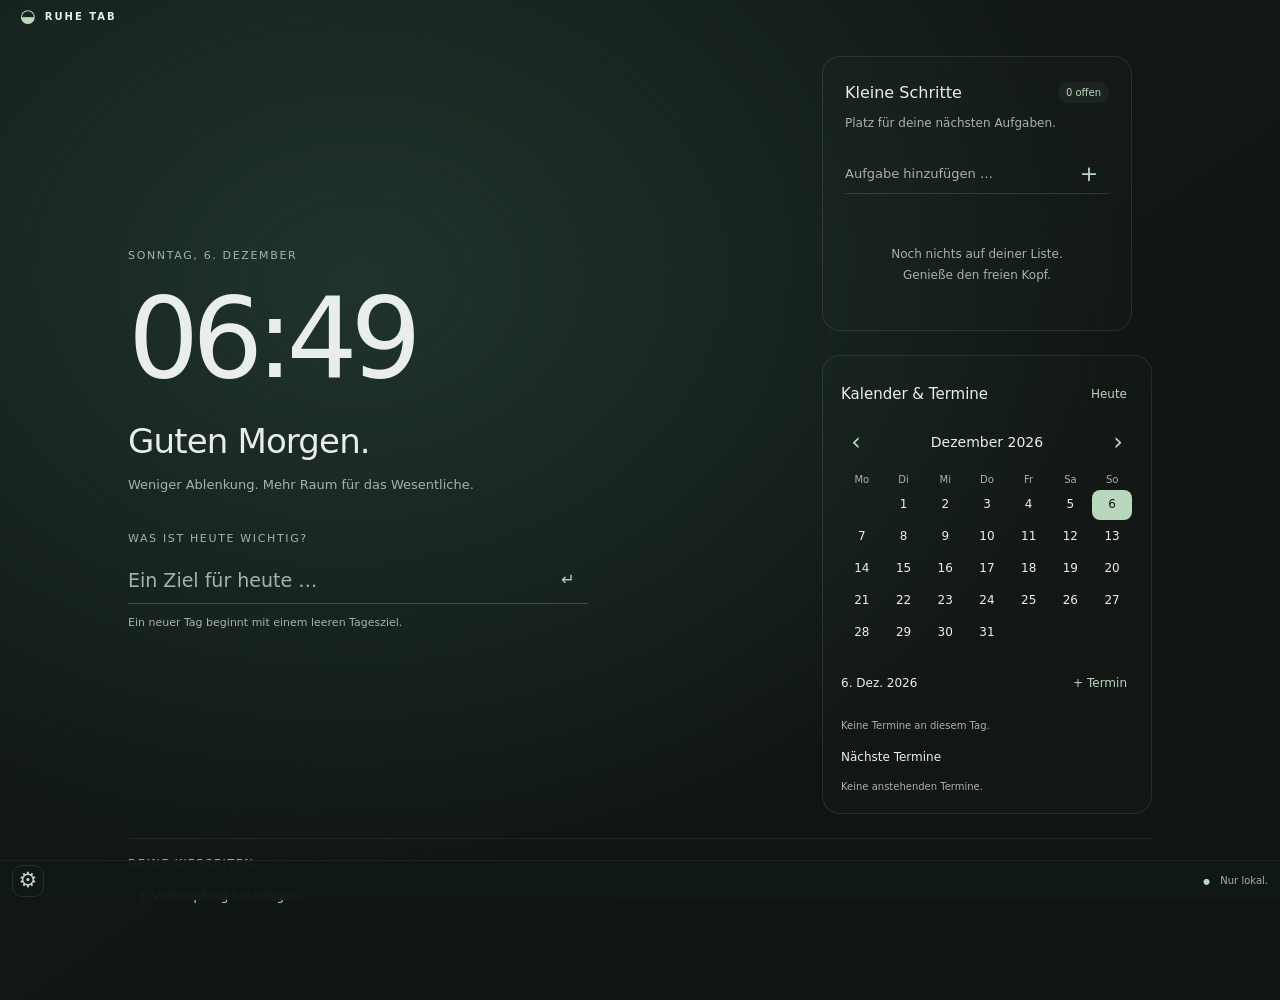
==== commit ca80b501: "Chrome 1.8.0: compact bars, corner settings gear and nine color schemes Reduce header/footer to 32/4" ====
--- a/ruhe-tab/newtab.html
+++ b/ruhe-tab/newtab.html
@@ -98,9 +98,9 @@
   </dialog>
   <footer>
     <details id="personalization">
-      <summary><span aria-hidden="true">⚙</span> Chrome anpassen</summary>
+      <summary aria-label="Einstellungen" title="Einstellungen öffnen"><span class="settings-gear" aria-hidden="true">⚙&#xFE0E;</span></summary>
       <div class="settings-panel">
-      <div class="appearance-heading panel-title"><h2>Chrome anpassen</h2><button id="close-appearance" type="button" aria-label="Anpassungsfeld schließen">×</button></div>
+      <div class="appearance-heading panel-title"><h2>Einstellungen</h2><button id="close-appearance" type="button" aria-label="Anpassungsfeld schließen">×</button></div>
       <section class="widget-manager" aria-labelledby="widget-manager-title">
         <h3 id="widget-manager-title">Widgets hinzufügen oder ausblenden</h3>
         <p class="hint">Jeden Typ gibt es einmal. Inhalte und Einstellungen bleiben beim Ausblenden erhalten.</p>
@@ -153,11 +153,18 @@
         <p id="widget-size-status" class="hint" role="status" aria-live="polite"></p>
       </section>
       <section aria-labelledby="background-title">
-        <h3 id="background-title">Hintergrund</h3>
-        <div class="background-presets" role="group" aria-label="Hintergrund auswählen">
+        <h3 id="background-title">Farbschema und Hintergrund</h3>
+        <p class="hint">Dunkle Farbschemen – vollständig lokal.</p>
+        <div class="background-presets" role="group" aria-label="Farbschema auswählen">
           <button type="button" data-background="forest" aria-pressed="true">Wald</button>
           <button type="button" data-background="night" aria-pressed="false">Nacht</button>
           <button type="button" data-background="slate" aria-pressed="false">Schiefer</button>
+          <button type="button" data-background="ocean" aria-pressed="false">Ozean</button>
+          <button type="button" data-background="lavender" aria-pressed="false">Lavendel</button>
+          <button type="button" data-background="ember" aria-pressed="false">Abendrot</button>
+          <button type="button" data-background="sand" aria-pressed="false">Sand</button>
+          <button type="button" data-background="rose" aria-pressed="false">Rosenquarz</button>
+          <button type="button" data-background="graphite" aria-pressed="false">Graphit</button>
         </div>
         <label class="image-label" for="background-file">Eigenes Bild auswählen</label>
         <input id="background-file" type="file" accept="image/jpeg,image/png,image/webp" aria-describedby="background-help">
--- a/ruhe-tab/styles.css
+++ b/ruhe-tab/styles.css
@@ -1,19 +1,20 @@
 * { box-sizing: border-box; }
-:root { color-scheme: dark; font-family: system-ui, -apple-system, BlinkMacSystemFont, "Segoe UI", sans-serif; color: #e9eeec; background: #101715; --muted: #a4b3ac; --accent: #b8d7bd; }
-body { margin: 0; min-height: 100vh; background: radial-gradient(ellipse at 28% 28%, #20342b 0%, transparent 58%), linear-gradient(145deg, #121b17, #101513 75%); display: flex; flex-direction: column; }
+:root { color-scheme: dark; font-family: system-ui, -apple-system, BlinkMacSystemFont, "Segoe UI", sans-serif; color: #e9eeec; background: #101715; --muted: #a4b3ac; --accent: #b8d7bd; --accent-rgb: 184 215 189; --surface: #1a251f; --footer-bg: #111a16f5; --handle-bg: #1a2925; --handle-active: #2a4034; --layout-bg: #10171399; }
+body { margin: 0; min-height: 100vh; background: var(--scheme-background, radial-gradient(ellipse at 28% 28%, #20342b 0%, transparent 58%), linear-gradient(145deg, #121b17, #101513 75%)); display: flex; flex-direction: column; }
 button, input { font: inherit; }
 button, summary, input[type="checkbox"] { cursor: pointer; }
 button { border: 0; background: transparent; color: var(--accent); border-radius: 8px; min-width: 40px; min-height: 40px; }
 button:hover { background: #ffffff0e; }
 input { color: inherit; min-width: 0; }
-input::placeholder { color: #9caaa2; }
+input::placeholder { color: var(--muted); }
 input:not([type="checkbox"]) { width: 100%; background: transparent; border: 0; padding: 12px 0; outline: none; }
-input[type="checkbox"] { width: 18px; height: 18px; flex-shrink: 0; accent-color: #b8d7bd; }
+input[type="checkbox"] { width: 18px; height: 18px; flex-shrink: 0; accent-color: var(--accent); }
 :focus-visible { outline: 2px solid var(--accent); outline-offset: 4px; }
 input:not([type="checkbox"]):focus-visible { outline: 2px solid var(--accent); outline-offset: 3px; border-radius: 3px; }
-.topbar, footer { display: flex; align-items: center; justify-content: space-between; gap: 20px; padding: 30px 48px; }
-.brand { display: flex; align-items: center; gap: 10px; font-size: 12px; font-weight: 600; letter-spacing: .2em; }
-.brand-mark { font-size: 27px; color: var(--accent); line-height: 1; }
+.topbar, footer { display: flex; align-items: center; justify-content: space-between; gap: 10px; }
+.topbar { height: 32px; flex: 0 0 32px; padding: 0 20px; }
+.brand { display: flex; align-items: center; gap: 7px; font-size: 10px; font-weight: 600; letter-spacing: .2em; }
+.brand-mark { font-size: 18px; color: var(--accent); line-height: 1; }
 .local-note, .privacy-note { font-size: 12px; color: var(--muted); }
 main { width: min(1120px, 100%); margin: auto; padding: 52px 48px 80px; display: grid; grid-template-columns: minmax(0, 1fr) 310px; gap: 80px; align-items: center; }
 .eyebrow { font-size: 11px; letter-spacing: .15em; font-weight: 500; color: var(--muted); text-transform: uppercase; }
@@ -30,7 +31,7 @@
 .tasks-panel { border: 1px solid #ffffff17; border-radius: 18px; padding: 25px 22px; background: #ffffff03; }
 .panel-heading { display: flex; align-items: center; justify-content: space-between; gap: 10px; }
 .panel-heading h2 { font-size: 16px; font-weight: 500; margin: 0; }
-.count { color: var(--accent); font-size: 10px; padding: 5px 8px; background: #b8d7bd0e; border-radius: 20px; white-space: nowrap; }
+.count { color: var(--accent); font-size: 10px; padding: 5px 8px; background: rgb(var(--accent-rgb) / .055); border-radius: 20px; white-space: nowrap; }
 .panel-description { font-size: 12px; margin: 10px 0 20px; }
 .task-form { display: flex; align-items: center; gap: 8px; border-bottom: 1px solid #ffffff20; font-size: 13px; }
 .task-form button { font-size: 22px; }
@@ -39,7 +40,7 @@
 .task-list label { flex: 1; display: flex; align-items: center; gap: 10px; padding: 12px 0; min-width: 0; cursor: pointer; }
 .task-list label span { overflow-wrap: anywhere; font-size: 13px; line-height: 1.5; }
 .task-list input:checked + span { text-decoration: line-through; color: var(--muted); }
-.task-list button { min-width: 30px; color: #9eaaa4; font-size: 20px; }
+.task-list button { min-width: 30px; color: var(--muted); font-size: 20px; }
 .empty-state { padding: 24px 0 8px; text-align: center; font-size: 12px; }
 footer { align-items: flex-end; }
 footer details { max-width: 330px; width: 100%; }
@@ -47,20 +48,21 @@
 .name-form { margin-top: 16px; font-size: 12px; }
 .name-form label { color: var(--muted); }
 .name-form button { font-size: 12px; padding: 0 10px; }
-.privacy-note { white-space: nowrap; }
-.privacy-note span { color: #a6c9b0; font-size: 8px; margin-right: 7px; }
+.privacy-note { white-space: nowrap; font-size: 10px; }
+.privacy-note span { color: var(--accent); font-size: 8px; margin-right: 7px; }
 .status { margin: 0; padding: 0 48px 12px; font-size: 12px; color: #d6c99e; }
 .status:empty { display: none; }
 .sr-only { position: absolute; width: 1px; height: 1px; padding: 0; margin: -1px; overflow: hidden; clip-path: inset(50%); white-space: nowrap; }
 [hidden] { display: none !important; }
-@media (max-width: 800px) { main { gap: 40px; grid-template-columns: minmax(0, 1fr) 280px; padding-inline: 28px; } .topbar, footer { padding-inline: 28px; } }
-@media (max-width: 640px) { main { grid-template-columns: 1fr; padding: 30px 24px 44px; gap: 38px; } .topbar, footer { padding: 24px; } .local-note { display: none; } .goal-section { margin-top: 32px; max-width: none; } .clock { font-size: 90px; } footer { flex-wrap: wrap; } .status { padding-inline: 24px; } }
+@media (max-width: 800px) { main { gap: 40px; grid-template-columns: minmax(0, 1fr) 280px; padding-inline: 28px; }  }
+@media (max-width: 640px) { main { grid-template-columns: 1fr; padding: 30px 24px 44px; gap: 38px; }  .local-note { display: none; } .goal-section { margin-top: 32px; max-width: none; } .clock { font-size: 90px; }  .status { padding-inline: 24px; } }
 
 /* Compact controls: the settings panel opens above the footer without moving the page. */
-footer { padding-block: 10px; position: relative; }
+footer { height: 40px; padding: 3px 12px; position: relative; }
 footer details { position: relative; max-width: none; width: auto; }
-footer summary { padding: 10px 0; min-height: 40px; }
-footer .settings-panel { position: absolute; bottom: calc(100% + 8px); left: 0; width: min(330px, calc(100vw - 48px)); padding: 20px; margin: 0; background: #1a251f; border: 1px solid #ffffff25; border-radius: 12px; z-index: 2; box-shadow: 0 10px 35px #0005; }
+footer summary { display: grid; place-items: center; width: 32px; height: 32px; min-height: 32px; }
+.settings-gear { font-size: 21px; line-height: 1; }
+footer .settings-panel { position: absolute; bottom: calc(100% + 8px); left: 0; width: min(360px, calc(100vw - 24px)); padding: 20px; margin: 0; background: var(--surface); border: 1px solid #ffffff25; border-radius: 12px; z-index: 2; box-shadow: 0 10px 35px #0005; }
 main { row-gap: 24px; padding-block: 24px 32px; }
 .clock { font-size: clamp(76px, 9vw, 112px); margin: 12px 0 18px; }
 .goal-section { margin-top: 36px; }
@@ -68,48 +70,66 @@
 .shortcuts-heading { display: flex; justify-content: space-between; align-items: center; gap: 12px; }
 .shortcuts-heading h2 { margin: 0; }
 .shortcuts-heading button, .add-shortcut { font-size: 12px; padding: 8px 10px; }
-.shortcuts-heading button[aria-pressed="true"] { background: #b8d7bd12; }
+.shortcuts-heading button[aria-pressed="true"] { background: rgb(var(--accent-rgb) / .07); }
 .shortcut-list { display: grid; grid-template-columns: repeat(6, minmax(0, 1fr)); gap: 12px; list-style: none; padding: 0; margin: 14px 0 4px; }
 .shortcut-list:empty { margin: 6px 0 0; }
 .shortcut-list li { position: relative; min-width: 0; }
 .shortcut-list a { display: flex; flex-direction: column; align-items: center; gap: 10px; padding: 14px 8px; text-decoration: none; color: inherit; border-radius: 12px; font-size: 12px; }
 .shortcut-list a:hover { background: #ffffff08; }
-.shortcut-icon { display: grid; place-items: center; width: 42px; height: 42px; background: #b8d7bd0d; border: 1px solid #b8d7bd20; border-radius: 14px; color: var(--accent); font-size: 18px; }
+.shortcut-icon { display: grid; place-items: center; width: 42px; height: 42px; background: rgb(var(--accent-rgb) / .05); border: 1px solid rgb(var(--accent-rgb) / .125); border-radius: 14px; color: var(--accent); font-size: 18px; }
 .shortcut-label { max-width: 100%; overflow: hidden; text-overflow: ellipsis; white-space: nowrap; }
-.shortcut-remove { position: absolute; top: 0; right: 0; min-width: 30px; min-height: 30px; font-size: 20px; background: #26382d; }
-dialog { width: min(420px, calc(100vw - 32px)); padding: 26px; border: 1px solid #ffffff25; border-radius: 16px; background: #1a251f; color: inherit; max-height: calc(100vh - 32px); overflow-y: auto; }
+.shortcut-remove { position: absolute; top: 0; right: 0; min-width: 30px; min-height: 30px; font-size: 20px; background: var(--handle-active); }
+dialog { width: min(420px, calc(100vw - 32px)); padding: 26px; border: 1px solid #ffffff25; border-radius: 16px; background: var(--surface); color: inherit; max-height: calc(100vh - 32px); overflow-y: auto; }
 dialog::backdrop { background: #0009; }
 dialog h2 { font-size: 20px; font-weight: 500; margin: 0 0 22px; }
 dialog label { display: block; font-size: 12px; color: var(--muted); margin-top: 16px; }
 dialog input { border-bottom: 1px solid #ffffff30 !important; font-size: 14px; }
 .dialog-actions { display: flex; justify-content: flex-end; gap: 10px; margin-top: 22px; }
 .dialog-actions button { padding-inline: 12px; font-size: 13px; }
-.dialog-actions button[type="submit"] { background: #b8d7bd15; }
+.dialog-actions button[type="submit"] { background: rgb(var(--accent-rgb) / .08); }
 #shortcut-error { color: #efb6a9; font-size: 12px; line-height: 1.5; }
 #shortcut-error:empty { display: none; }
 @media (max-width: 800px) { .shortcut-list { grid-template-columns: repeat(4, minmax(0, 1fr)); } }
-@media (max-width: 640px) { footer { padding-block: 8px; } .shortcut-list { grid-template-columns: repeat(3, minmax(0, 1fr)); gap: 6px; } }
+@media (max-width: 640px) { .shortcut-list { grid-template-columns: repeat(3, minmax(0, 1fr)); gap: 6px; } }
 
 /* A permanent entry point to local new-tab customization. */
-body { padding-bottom: 72px; isolation: isolate; }
-footer { position: fixed; inset: auto 0 0; z-index: 4; background: #111a16f5; border-top: 1px solid #ffffff0c; align-items: center; }
-footer summary { list-style: none; padding: 9px 14px; border: 1px solid #ffffff25; border-radius: 22px; color: var(--accent); }
+body { padding-bottom: 52px; isolation: isolate; }
+footer { position: fixed; inset: auto 0 0; z-index: 4; background: var(--footer-bg); border-top: 1px solid #ffffff0c; align-items: center; }
+footer summary { list-style: none; padding: 0; border: 1px solid #ffffff18; border-radius: 10px; color: var(--accent); }
 footer summary::-webkit-details-marker { display: none; }
 footer summary:hover, footer details[open] summary { background: #ffffff0b; }
-footer .settings-panel { max-height: calc(100vh - 90px); overflow-y: auto; }
+footer .settings-panel { max-height: calc(100vh - 60px); max-height: calc(100dvh - 60px); overflow-y: auto; overscroll-behavior: contain; }
 footer .name-form { position: static; width: auto; padding: 18px 0 0; margin: 18px 0 0; border-top: 1px solid #ffffff20; }
 .appearance-heading { display: flex; align-items: center; justify-content: space-between; gap: 12px; }
 .appearance-heading h2 { font-size: 16px; font-weight: 500; margin: 0; }
 .appearance-heading button { font-size: 23px; min-height: 32px; min-width: 32px; }
-.background-presets { display: flex; gap: 7px; margin: 12px 0 18px; }
-.background-presets button { flex: 1; font-size: 12px; padding: 8px; border: 1px solid #ffffff22; }
-.background-presets button[aria-pressed="true"] { border-color: var(--accent); background: #b8d7bd12; }
+.background-presets { display: grid; grid-template-columns: repeat(3, minmax(0, 1fr)); gap: 8px; margin: 12px 0 18px; }
+.background-presets button { display: flex; flex-direction: column; align-items: stretch; gap: 7px; min-width: 0; font-size: 11px; padding: 7px; border: 1px solid #ffffff22; }
+.background-presets button::before { content: ""; display: block; height: 24px; border-radius: 5px; background: var(--scheme-background); border: 1px solid #ffffff12; }
+.background-presets button[aria-pressed="true"] { border-color: var(--accent); background: rgb(var(--accent-rgb) / .07); }
 .image-label { display: block; font-size: 12px; color: var(--accent); }
 #background-file { display: block; width: 100%; font-size: 11px; padding: 10px 0; }
 #background-file::file-selector-button { background: #ffffff0b; color: #e9eeec; border: 1px solid #ffffff25; border-radius: 6px; padding: 7px; margin-right: 8px; cursor: pointer; }
 #appearance-status { min-height: 17px; }
-body[data-background="night"] { background: radial-gradient(ellipse at 28% 28%, #1d2b4b, transparent 65%), #0e1320; }
-body[data-background="slate"] { background: radial-gradient(ellipse at 28% 28%, #333940, transparent 65%), #14181c; }
+/* One CSS gradient per scheme, shared by its page and local preview swatch. */
+[data-background="forest"] { --scheme-background: radial-gradient(ellipse at 28% 28%, #20342b 0%, transparent 58%), linear-gradient(145deg, #121b17, #101513 75%); }
+body[data-background="forest"] { --accent: #b8d7bd; --accent-rgb: 184 215 189; --muted: #a4b3ac; --surface: #1a251f; --footer-bg: #111a16f5; --handle-bg: #1a2925; --handle-active: #2a4034; --layout-bg: #10171399; }
+[data-background="night"] { --scheme-background: radial-gradient(ellipse at 28% 28%, #1d2b4b, transparent 65%), #0e1320; }
+body[data-background="night"] { --accent: #adc5ef; --accent-rgb: 173 197 239; --muted: #a5afc2; --surface: #182132; --footer-bg: #0e1421f5; --handle-bg: #1c2940; --handle-active: #2b4063; --layout-bg: #0e1420b3; }
+[data-background="slate"] { --scheme-background: radial-gradient(ellipse at 28% 28%, #333940, transparent 65%), #14181c; }
+body[data-background="slate"] { --accent: #c4ccd5; --accent-rgb: 196 204 213; --muted: #aeb7c0; --surface: #232930; --footer-bg: #14181cf5; --handle-bg: #293139; --handle-active: #3d4854; --layout-bg: #14181cb3; }
+[data-background="ocean"] { --scheme-background: radial-gradient(ellipse at 28% 28%, #133d45, transparent 65%), #0b191e; }
+body[data-background="ocean"] { --accent: #91d6dc; --accent-rgb: 145 214 220; --muted: #9bb8bc; --surface: #152c32; --footer-bg: #0b1b20f5; --handle-bg: #19343a; --handle-active: #28505a; --layout-bg: #0b191eb3; }
+[data-background="lavender"] { --scheme-background: radial-gradient(ellipse at 28% 28%, #36304f, transparent 65%), #171321; }
+body[data-background="lavender"] { --accent: #c9b7ef; --accent-rgb: 201 183 239; --muted: #b4acc7; --surface: #262034; --footer-bg: #171321f5; --handle-bg: #2e2740; --handle-active: #483a61; --layout-bg: #171321b3; }
+[data-background="ember"] { --scheme-background: radial-gradient(ellipse at 28% 28%, #4a2a24, transparent 65%), #211411; }
+body[data-background="ember"] { --accent: #edb99d; --accent-rgb: 237 185 157; --muted: #c2aaa0; --surface: #31221c; --footer-bg: #211411f5; --handle-bg: #3b2922; --handle-active: #55392e; --layout-bg: #211411b3; }
+[data-background="sand"] { --scheme-background: radial-gradient(ellipse at 28% 28%, #3e3527, transparent 65%), #1d1912; }
+body[data-background="sand"] { --accent: #dfcc9e; --accent-rgb: 223 204 158; --muted: #bdb3a0; --surface: #2c271c; --footer-bg: #1d1912f5; --handle-bg: #342f23; --handle-active: #4c4432; --layout-bg: #1d1912b3; }
+[data-background="rose"] { --scheme-background: radial-gradient(ellipse at 28% 28%, #452b38, transparent 65%), #20141b; }
+body[data-background="rose"] { --accent: #e5b5cb; --accent-rgb: 229 181 203; --muted: #c0a6b3; --surface: #2f2029; --footer-bg: #20141bf5; --handle-bg: #392530; --handle-active: #533747; --layout-bg: #20141bb3; }
+[data-background="graphite"] { --scheme-background: radial-gradient(ellipse at 28% 28%, #292a2c, transparent 65%), #111213; }
+body[data-background="graphite"] { --accent: #d1d3d5; --accent-rgb: 209 211 213; --muted: #acafb2; --surface: #222426; --footer-bg: #111213f5; --handle-bg: #2a2c2f; --handle-active: #3c3f44; --layout-bg: #111213b3; }
 body[data-background="image"]::before { content: ""; position: fixed; inset: 0; z-index: -1; pointer-events: none; background-image: linear-gradient(#0009, #000b), var(--user-image); background-size: cover; background-position: center; }
 @media (max-width: 480px) { footer .privacy-note { display: none; } }
 
@@ -164,7 +184,7 @@
 .layout-settings { padding-bottom: 18px; margin-bottom: 18px; border-bottom: 1px solid #ffffff20; }
 .layout-settings button { display: block; font-size: 12px; text-align: left; padding-inline: 0; }
 #layout-status:empty { display: none; }
-#finish-widget-layout { font-size: 12px; border: 1px solid #b8d7bd66; border-radius: 20px; padding-inline: 12px; margin-right: auto; }
+#finish-widget-layout { min-height: 30px; font-size: 11px; border: 1px solid rgb(var(--accent-rgb) / .4); border-radius: 20px; padding-inline: 12px; margin-right: auto; }
 body.layout-free { overflow: hidden; }
 body.layout-free main { position: fixed; top: var(--layout-top); left: var(--layout-left); width: var(--layout-width); height: var(--layout-height); margin: 0; padding: 0; max-width: none; display: block; z-index: 1; }
 body.layout-free .focus { display: none; }
@@ -177,11 +197,11 @@
 .layout-free .layout-frame > :not(.layout-handle) { width: 100%; max-width: 100%; min-width: 0; min-height: 0; overflow: auto; flex: 0 1 auto; scrollbar-width: thin; }
 .layout-free .layout-frame > .goal-section { margin-top: 0; }
 .layout-free .layout-frame > .clock-widget { container-type: inline-size; }
-.layout-handle { flex: 0 0 30px; width: 100%; min-height: 30px; height: 30px; padding: 4px 8px; margin-bottom: 2px; text-align: left; font-size: 11px; color: var(--accent); background: #1a2925; border-radius: 7px; cursor: grab; touch-action: none; user-select: none; visibility: hidden; }
+.layout-handle { flex: 0 0 30px; width: 100%; min-height: 30px; height: 30px; padding: 4px 8px; margin-bottom: 2px; text-align: left; font-size: 11px; color: var(--accent); background: var(--handle-bg); border-radius: 7px; cursor: grab; touch-action: none; user-select: none; visibility: hidden; }
 .layout-editing .layout-handle { visibility: visible; }
-.layout-editing .layout-frame { outline: 1px dashed #b8d7bd55; outline-offset: -1px; border-radius: 8px; background: #10171399; }
+.layout-editing .layout-frame { outline: 1px dashed rgb(var(--accent-rgb) / .33); outline-offset: -1px; border-radius: 8px; background: var(--layout-bg); }
 .layout-frame.is-dragging { outline-color: var(--accent); }
-.layout-frame.is-dragging .layout-handle { cursor: grabbing; background: #2a4034; }
+.layout-frame.is-dragging .layout-handle { cursor: grabbing; background: var(--handle-active); }
 @media (max-width: 700px) { footer:has(#finish-widget-layout:not([hidden])) .privacy-note { display: none; } }
 
 .layout-feedback { position: absolute; bottom: calc(100% + 8px); left: 12px; max-width: min(520px, calc(100vw - 24px)); font-size: 12px; line-height: 1.5; color: #ead3a1; background: #1c2921; border: 1px solid #ead3a155; border-radius: 9px; padding: 10px 14px; }
@@ -206,7 +226,7 @@
 .calendar-month th { color: var(--muted); font-size: calc(10px * var(--calendar-font-scale, 1)); font-weight: 400; padding: 4px 0; }
 .calendar-month td { padding: 1px; text-align: center; }
 .calendar-month button { width: 100%; min-width: 0; min-height: calc(30px * var(--calendar-scale)); position: relative; padding: 5px 0 7px; color: inherit; border: 1px solid transparent; }
-.calendar-month button[aria-current="date"] { border-color: #b8d7bd70; }
+.calendar-month button[aria-current="date"] { border-color: rgb(var(--accent-rgb) / .44); }
 .calendar-month button[aria-pressed="true"] { color: #101715; background: var(--accent); }
 .calendar-dot { position: absolute; bottom: 2px; left: calc(50% - 2px); width: 4px; height: 4px; background: currentColor; border-radius: 50%; }
 .calendar-day-heading { margin-top: 14px; }
@@ -241,7 +261,7 @@
 .layout-toolbar { display: flex; align-items: center; gap: 2px; flex: 0 0 30px; height: 30px; margin-bottom: 2px; visibility: hidden; z-index: 2; }
 .layout-editing .layout-toolbar { visibility: visible; }
 .layout-toolbar .layout-handle { width: auto; min-width: 0; flex: 1; height: 30px; min-height: 30px; margin: 0; visibility: inherit; }
-.widget-hide { flex: 0 0 30px; min-width: 30px; min-height: 30px; height: 30px; padding: 0; font-size: 18px; color: var(--accent); background: #1a2925; border-radius: 7px; }
+.widget-hide { flex: 0 0 30px; min-width: 30px; min-height: 30px; height: 30px; padding: 0; font-size: 18px; color: var(--accent); background: var(--handle-bg); border-radius: 7px; }
 .layout-frame[data-sized="true"] > :not(.layout-toolbar):not(.resize-grip) { flex: 1 1 0; }
 .layout-free .layout-frame > .layout-toolbar { width: 100%; overflow: visible; flex: 0 0 30px; }
 .layout-free .layout-frame > .resize-grip { position: absolute; padding: 0; margin: 0; min-width: 0; min-height: 0; background: transparent; border: 0; border-radius: 0; z-index: 3; visibility: hidden; overflow: visible; flex: none; touch-action: none; user-select: none; }
